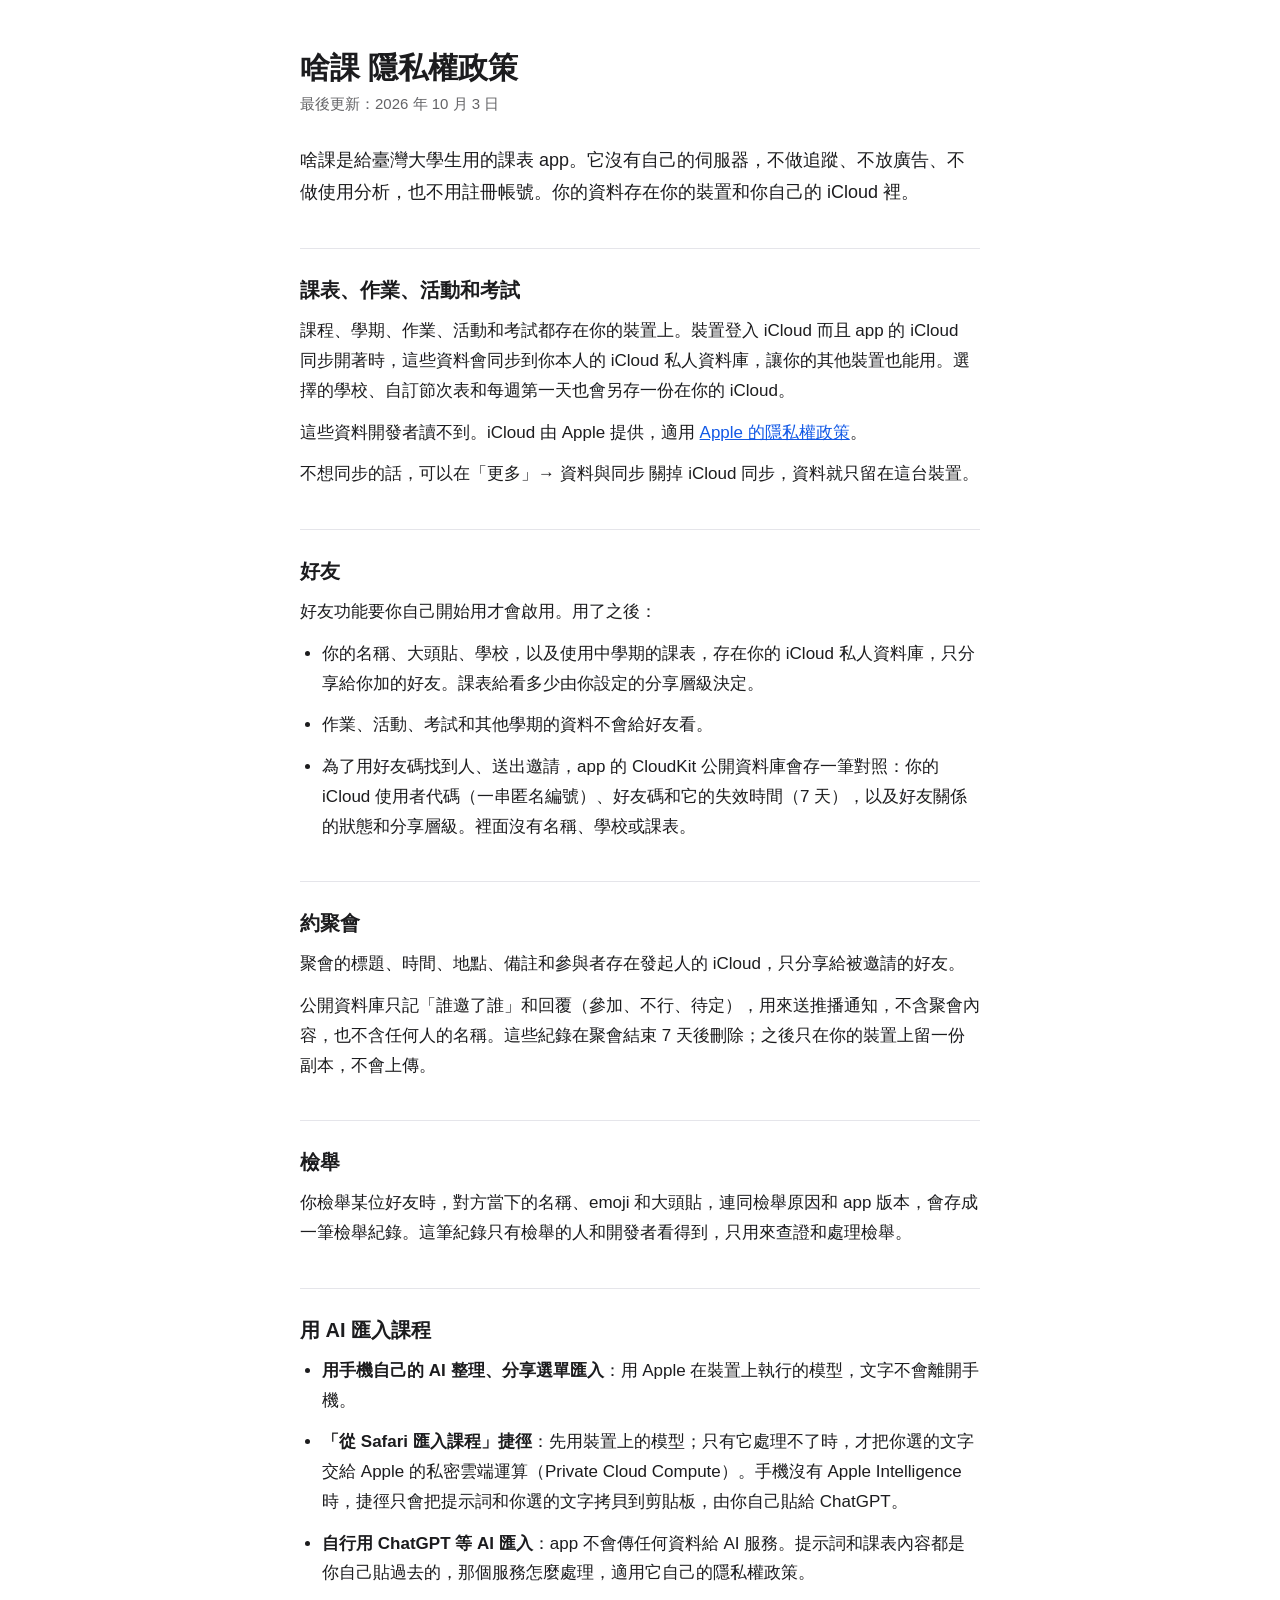
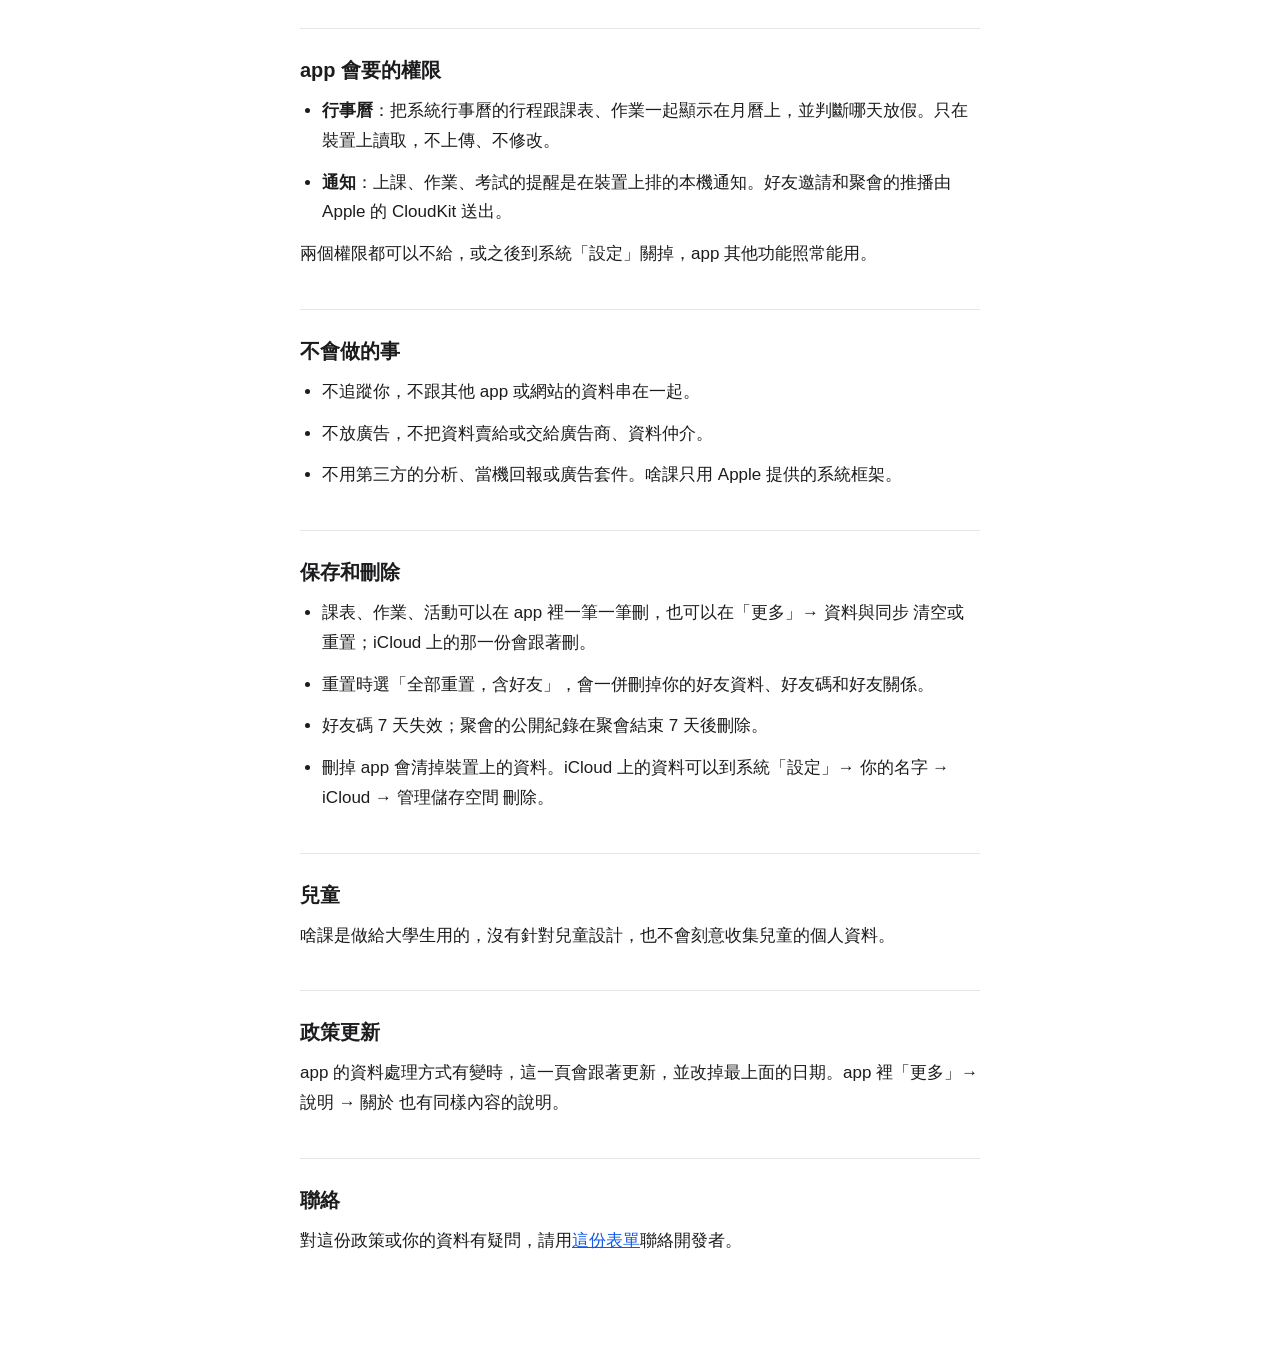
==== privacy.html @ 0ad91aaa "啥課的隱私權政策頁 Co-Authored-By: Claude Opus 5.5 <noreply@anthropic.com>" ====
<!doctype html>
<html lang="zh-Hant">
<head>
<meta charset="utf-8">
<meta name="viewport" content="width=device-width, initial-scale=1">
<title>啥課 隱私權政策</title>
<style>
  :root {
    --bg: #ffffff;
    --text: #1c1c1e;
    --muted: #636366;
    --line: #e5e5ea;
    --accent: #1259e6;
  }
  @media (prefers-color-scheme: dark) {
    :root {
      --bg: #000000;
      --text: #f2f2f7;
      --muted: #aeaeb2;
      --line: #2c2c2e;
      --accent: #3d7eff;
    }
  }
  body {
    margin: 0;
    background: var(--bg);
    color: var(--text);
    font: 17px/1.75 -apple-system, BlinkMacSystemFont, "PingFang TC", "Noto Sans TC", "Microsoft JhengHei", sans-serif;
  }
  main {
    max-width: 680px;
    margin: 0 auto;
    padding: 48px 20px 80px;
  }
  h1 { font-size: 30px; line-height: 1.3; margin: 0 0 4px; }
  h2 {
    font-size: 20px;
    margin: 40px 0 8px;
    padding-top: 24px;
    border-top: 1px solid var(--line);
  }
  p, li { margin: 0 0 12px; }
  ul { padding-left: 1.3em; margin: 0 0 12px; }
  .meta { color: var(--muted); font-size: 15px; margin-bottom: 28px; }
  .summary { font-size: 18px; }
  a { color: var(--accent); }
</style>
</head>
<body>
<main>
  <h1>啥課 隱私權政策</h1>
  <p class="meta">最後更新：2026 年 10 月 3 日</p>

  <p class="summary">啥課是給臺灣大學生用的課表 app。它沒有自己的伺服器，不做追蹤、不放廣告、不做使用分析，也不用註冊帳號。你的資料存在你的裝置和你自己的 iCloud 裡。</p>

  <h2>課表、作業、活動和考試</h2>
  <p>課程、學期、作業、活動和考試都存在你的裝置上。裝置登入 iCloud 而且 app 的 iCloud 同步開著時，這些資料會同步到你本人的 iCloud 私人資料庫，讓你的其他裝置也能用。選擇的學校、自訂節次表和每週第一天也會另存一份在你的 iCloud。</p>
  <p>這些資料開發者讀不到。iCloud 由 Apple 提供，適用 <a href="https://www.apple.com/legal/privacy/">Apple 的隱私權政策</a>。</p>
  <p>不想同步的話，可以在「更多」→ 資料與同步 關掉 iCloud 同步，資料就只留在這台裝置。</p>

  <h2>好友</h2>
  <p>好友功能要你自己開始用才會啟用。用了之後：</p>
  <ul>
    <li>你的名稱、大頭貼、學校，以及使用中學期的課表，存在你的 iCloud 私人資料庫，只分享給你加的好友。課表給看多少由你設定的分享層級決定。</li>
    <li>作業、活動、考試和其他學期的資料不會給好友看。</li>
    <li>為了用好友碼找到人、送出邀請，app 的 CloudKit 公開資料庫會存一筆對照：你的 iCloud 使用者代碼（一串匿名編號）、好友碼和它的失效時間（7 天），以及好友關係的狀態和分享層級。裡面沒有名稱、學校或課表。</li>
  </ul>

  <h2>約聚會</h2>
  <p>聚會的標題、時間、地點、備註和參與者存在發起人的 iCloud，只分享給被邀請的好友。</p>
  <p>公開資料庫只記「誰邀了誰」和回覆（參加、不行、待定），用來送推播通知，不含聚會內容，也不含任何人的名稱。這些紀錄在聚會結束 7 天後刪除；之後只在你的裝置上留一份副本，不會上傳。</p>

  <h2>檢舉</h2>
  <p>你檢舉某位好友時，對方當下的名稱、emoji 和大頭貼，連同檢舉原因和 app 版本，會存成一筆檢舉紀錄。這筆紀錄只有檢舉的人和開發者看得到，只用來查證和處理檢舉。</p>

  <h2>用 AI 匯入課程</h2>
  <ul>
    <li><strong>用手機自己的 AI 整理、分享選單匯入</strong>：用 Apple 在裝置上執行的模型，文字不會離開手機。</li>
    <li><strong>「從 Safari 匯入課程」捷徑</strong>：先用裝置上的模型；只有它處理不了時，才把你選的文字交給 Apple 的私密雲端運算（Private Cloud Compute）。手機沒有 Apple Intelligence 時，捷徑只會把提示詞和你選的文字拷貝到剪貼板，由你自己貼給 ChatGPT。</li>
    <li><strong>自行用 ChatGPT 等 AI 匯入</strong>：app 不會傳任何資料給 AI 服務。提示詞和課表內容都是你自己貼過去的，那個服務怎麼處理，適用它自己的隱私權政策。</li>
  </ul>

  <h2>app 會要的權限</h2>
  <ul>
    <li><strong>行事曆</strong>：把系統行事曆的行程跟課表、作業一起顯示在月曆上，並判斷哪天放假。只在裝置上讀取，不上傳、不修改。</li>
    <li><strong>通知</strong>：上課、作業、考試的提醒是在裝置上排的本機通知。好友邀請和聚會的推播由 Apple 的 CloudKit 送出。</li>
  </ul>
  <p>兩個權限都可以不給，或之後到系統「設定」關掉，app 其他功能照常能用。</p>

  <h2>不會做的事</h2>
  <ul>
    <li>不追蹤你，不跟其他 app 或網站的資料串在一起。</li>
    <li>不放廣告，不把資料賣給或交給廣告商、資料仲介。</li>
    <li>不用第三方的分析、當機回報或廣告套件。啥課只用 Apple 提供的系統框架。</li>
  </ul>

  <h2>保存和刪除</h2>
  <ul>
    <li>課表、作業、活動可以在 app 裡一筆一筆刪，也可以在「更多」→ 資料與同步 清空或重置；iCloud 上的那一份會跟著刪。</li>
    <li>重置時選「全部重置，含好友」，會一併刪掉你的好友資料、好友碼和好友關係。</li>
    <li>好友碼 7 天失效；聚會的公開紀錄在聚會結束 7 天後刪除。</li>
    <li>刪掉 app 會清掉裝置上的資料。iCloud 上的資料可以到系統「設定」→ 你的名字 → iCloud → 管理儲存空間 刪除。</li>
  </ul>

  <h2>兒童</h2>
  <p>啥課是做給大學生用的，沒有針對兒童設計，也不會刻意收集兒童的個人資料。</p>

  <h2>政策更新</h2>
  <p>app 的資料處理方式有變時，這一頁會跟著更新，並改掉最上面的日期。app 裡「更多」→ 說明 → 關於 也有同樣內容的說明。</p>

  <h2>聯絡</h2>
  <p>對這份政策或你的資料有疑問，請用<a href="https://forms.gle/hQ2aVuAXp2utsXxS7">這份表單</a>聯絡開發者。</p>
</main>
</body>
</html>
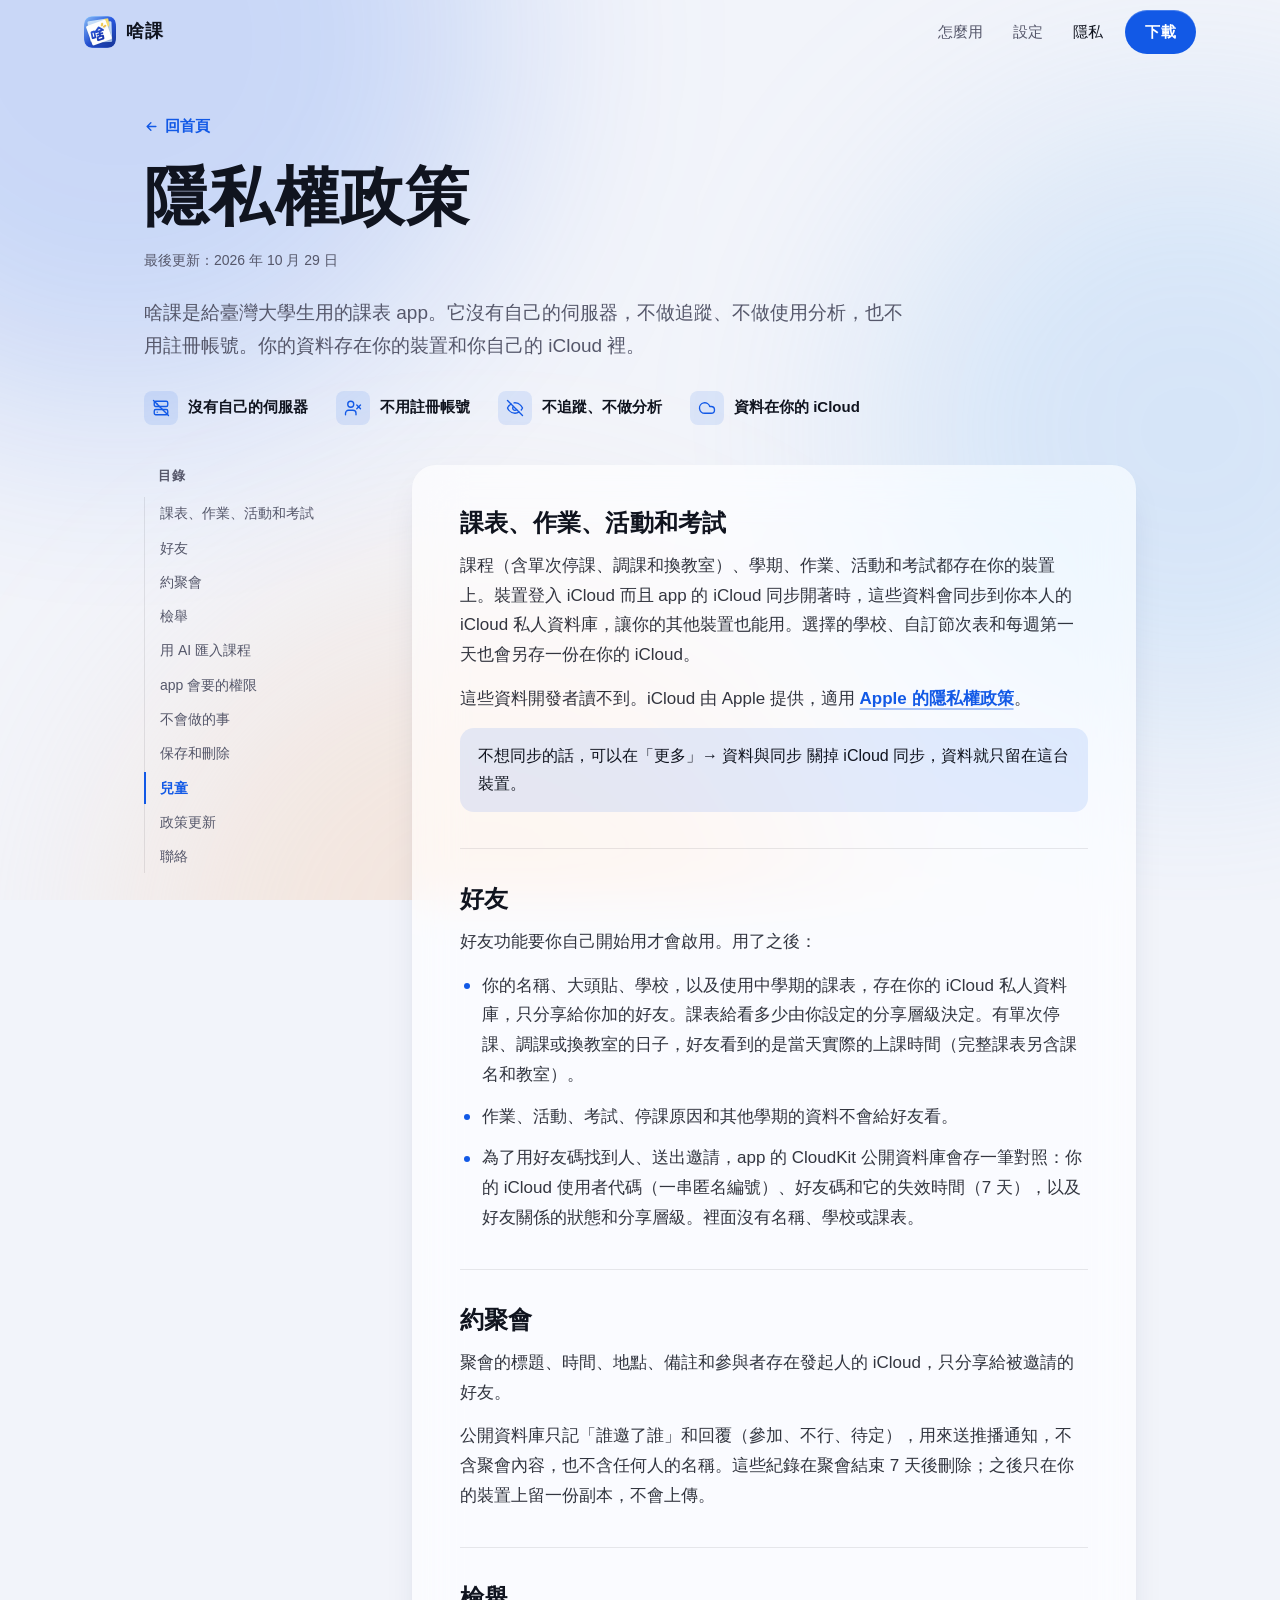
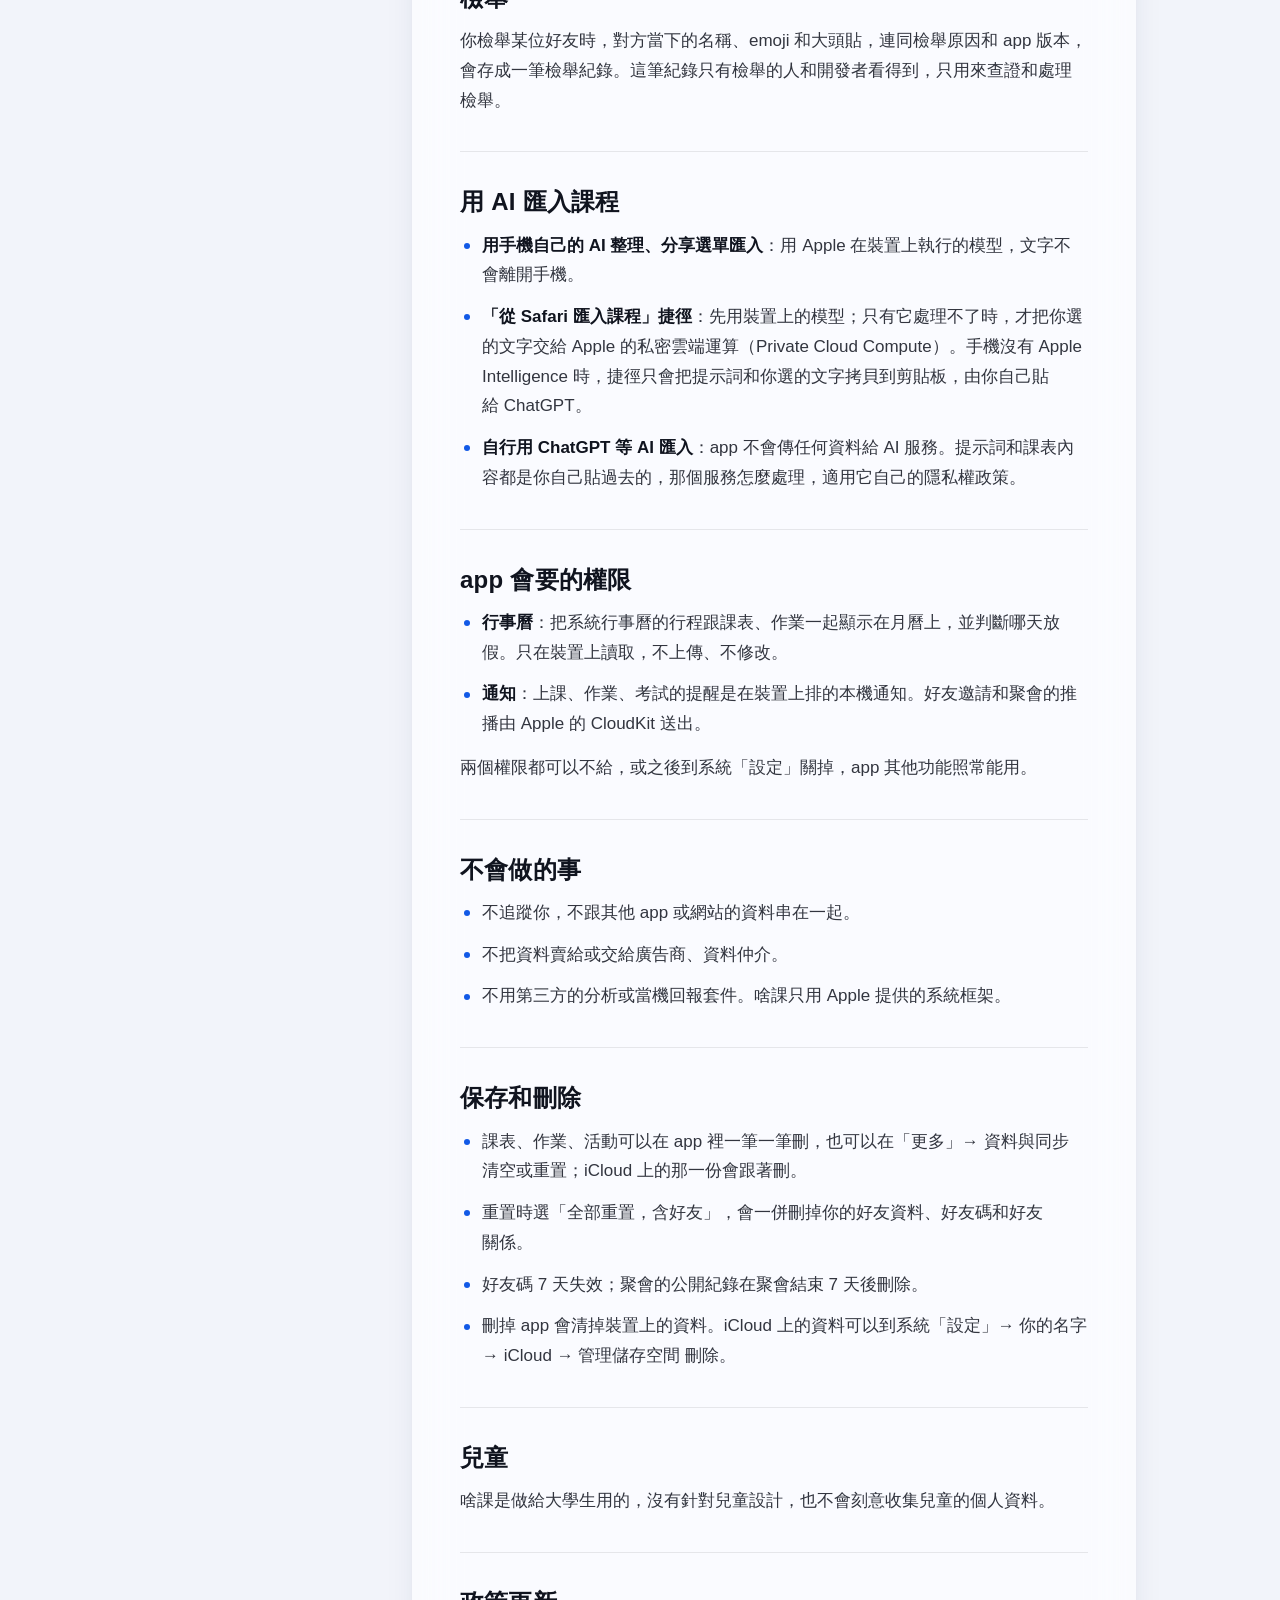
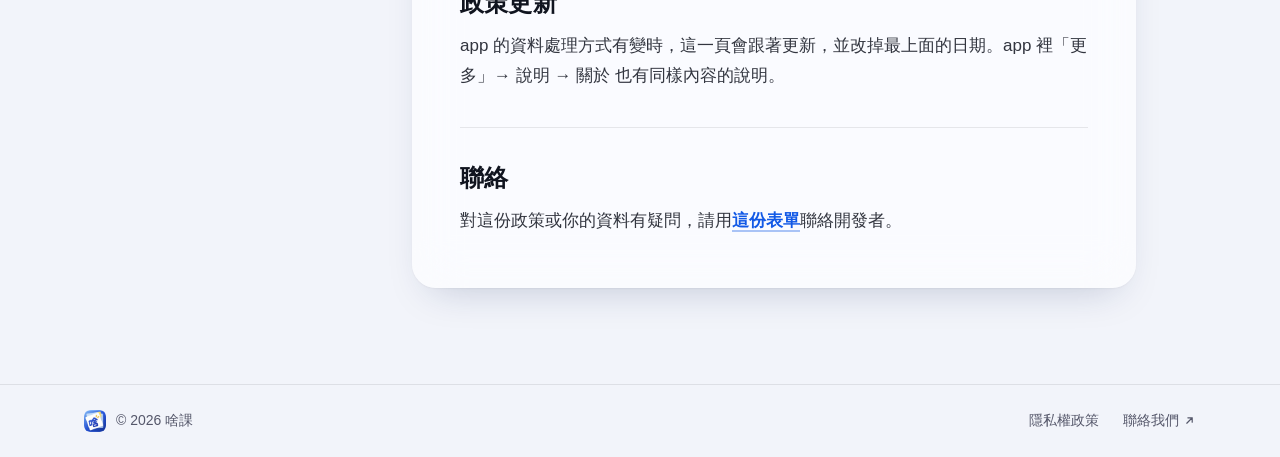
==== commit 8a54adfb: "換成完整的介紹網站（從主 repo 的 website/ 同步） 隱私權政策換成 2026-10-14 那版（拿掉「不放廣告」），網址不變。 加 .nojekyll，GitHub Pages 直接照原" ====
--- a/privacy.html
+++ b/privacy.html
@@ -1,115 +1,198 @@
 <!doctype html>
-<html lang="zh-Hant">
+<html lang="zh-Hant-TW">
 <head>
-<meta charset="utf-8">
-<meta name="viewport" content="width=device-width, initial-scale=1">
-<title>啥課 隱私權政策</title>
-<style>
-  :root {
-    --bg: #ffffff;
-    --text: #1c1c1e;
-    --muted: #636366;
-    --line: #e5e5ea;
-    --accent: #1259e6;
-  }
-  @media (prefers-color-scheme: dark) {
-    :root {
-      --bg: #000000;
-      --text: #f2f2f7;
-      --muted: #aeaeb2;
-      --line: #2c2c2e;
-      --accent: #3d7eff;
-    }
-  }
-  body {
-    margin: 0;
-    background: var(--bg);
-    color: var(--text);
-    font: 17px/1.75 -apple-system, BlinkMacSystemFont, "PingFang TC", "Noto Sans TC", "Microsoft JhengHei", sans-serif;
-  }
-  main {
-    max-width: 680px;
-    margin: 0 auto;
-    padding: 48px 20px 80px;
-  }
-  h1 { font-size: 30px; line-height: 1.3; margin: 0 0 4px; }
-  h2 {
-    font-size: 20px;
-    margin: 40px 0 8px;
-    padding-top: 24px;
-    border-top: 1px solid var(--line);
-  }
-  p, li { margin: 0 0 12px; }
-  ul { padding-left: 1.3em; margin: 0 0 12px; }
-  .meta { color: var(--muted); font-size: 15px; margin-bottom: 28px; }
-  .summary { font-size: 18px; }
-  a { color: var(--accent); }
-</style>
+  <meta charset="utf-8">
+  <meta name="viewport" content="width=device-width, initial-scale=1, viewport-fit=cover">
+  <title>隱私權政策 · 啥課</title>
+  <meta name="description" content="啥課沒有自己的伺服器，不做追蹤、不做使用分析，也不用註冊帳號。你的資料存在你的裝置和你自己的 iCloud 裡。">
+  <meta name="theme-color" content="#F2F4FA" media="(prefers-color-scheme: light)">
+  <meta name="theme-color" content="#05070D" media="(prefers-color-scheme: dark)">
+  <meta name="apple-itunes-app" content="app-id=6815129803">
+  <link rel="icon" type="image/png" href="assets/favicon.png">
+  <link rel="apple-touch-icon" href="assets/apple-touch-icon.png">
+  <link rel="stylesheet" href="style.css?v=20261023a">
 </head>
-<body>
-<main>
-  <h1>啥課 隱私權政策</h1>
-  <p class="meta">最後更新：2026 年 10 月 3 日</p>
+<body class="doc-page">
+  <a class="skip" href="#main">跳到主要內容</a>
+  <div class="sky" aria-hidden="true"><i></i><i></i><i></i></div>
 
-  <p class="summary">啥課是給臺灣大學生用的課表 app。它沒有自己的伺服器，不做追蹤、不放廣告、不做使用分析，也不用註冊帳號。你的資料存在你的裝置和你自己的 iCloud 裡。</p>
+  <svg width="0" height="0" style="position:absolute" aria-hidden="true">
+    <symbol id="i-arrow" viewBox="0 0 24 24"><path d="M5 12h14M13 6l6 6-6 6"/></symbol>
+    <symbol id="i-chev" viewBox="0 0 24 24"><path d="m6 9 6 6 6-6"/></symbol>
+    <symbol id="i-out" viewBox="0 0 24 24"><path d="M7 17 17 7M9 7h8v8"/></symbol>
+    <symbol id="i-back" viewBox="0 0 24 24"><path d="M19 12H5M11 6l-6 6 6 6"/></symbol>
+    <symbol id="i-user-x" viewBox="0 0 24 24"><path d="M16 21v-2a4 4 0 0 0-4-4H6a4 4 0 0 0-4 4v2"/><circle cx="9" cy="7" r="4"/><path d="m17 8 5 5M22 8l-5 5"/></symbol>
+    <symbol id="i-cloud" viewBox="0 0 24 24"><path d="M17.5 19H9a7 7 0 1 1 6.71-9h1.79a4.5 4.5 0 1 1 0 9Z"/></symbol>
+    <symbol id="i-eye-off" viewBox="0 0 24 24"><path d="M9.88 9.88a3 3 0 1 0 4.24 4.24"/><path d="M10.73 5.08A10.4 10.4 0 0 1 12 5c7 0 10 7 10 7a13.2 13.2 0 0 1-1.67 2.68"/><path d="M6.61 6.61A13.5 13.5 0 0 0 2 12s3 7 10 7a9.7 9.7 0 0 0 5.39-1.61"/><path d="m2 2 20 20"/></symbol>
+    <symbol id="i-server-off" viewBox="0 0 24 24"><rect x="3" y="3" width="18" height="7" rx="2"/><rect x="3" y="14" width="18" height="7" rx="2"/><path d="M7 6.5h.01M7 17.5h.01"/><path d="m2 2 20 20"/></symbol>
+  </svg>
 
-  <h2>課表、作業、活動和考試</h2>
-  <p>課程、學期、作業、活動和考試都存在你的裝置上。裝置登入 iCloud 而且 app 的 iCloud 同步開著時，這些資料會同步到你本人的 iCloud 私人資料庫，讓你的其他裝置也能用。選擇的學校、自訂節次表和每週第一天也會另存一份在你的 iCloud。</p>
-  <p>這些資料開發者讀不到。iCloud 由 Apple 提供，適用 <a href="https://www.apple.com/legal/privacy/">Apple 的隱私權政策</a>。</p>
-  <p>不想同步的話，可以在「更多」→ 資料與同步 關掉 iCloud 同步，資料就只留在這台裝置。</p>
+  <header class="top" id="top">
+    <div class="top-inner">
+      <a class="brand" href="./">
+        <img src="assets/icon.webp" alt="" width="32" height="32">
+        <span>啥課</span>
+      </a>
+      <nav aria-label="主選單">
+        <a href="./#day">怎麼用</a>
+        <a href="./#setup">設定</a>
+        <a href="./#privacy" aria-current="page">隱私</a>
+        <a class="pill pill-small" href="https://apps.apple.com/tw/app/id6815129803" data-appstore>下載</a>
+      </nav>
+    </div>
+  </header>
 
-  <h2>好友</h2>
-  <p>好友功能要你自己開始用才會啟用。用了之後：</p>
-  <ul>
-    <li>你的名稱、大頭貼、學校，以及使用中學期的課表，存在你的 iCloud 私人資料庫，只分享給你加的好友。課表給看多少由你設定的分享層級決定。</li>
-    <li>作業、活動、考試和其他學期的資料不會給好友看。</li>
-    <li>為了用好友碼找到人、送出邀請，app 的 CloudKit 公開資料庫會存一筆對照：你的 iCloud 使用者代碼（一串匿名編號）、好友碼和它的失效時間（7 天），以及好友關係的狀態和分享層級。裡面沒有名稱、學校或課表。</li>
-  </ul>
+  <main id="main" class="doc">
+    <header class="doc-hero">
+      <a class="back" href="./"><svg class="icon" aria-hidden="true"><use href="#i-back"/></svg>回首頁</a>
+      <h1>隱私權政策</h1>
+      <p class="doc-date">最後更新：<time datetime="2026-10-29">2026 年 10 月 29 日</time></p>
+      <p class="lede">啥課是給臺灣大學生用的課表 app。它沒有自己的伺服器，不做追蹤、不做使用分析，也不用註冊帳號。你的資料存在你的裝置和你自己的 iCloud 裡。</p>
 
-  <h2>約聚會</h2>
-  <p>聚會的標題、時間、地點、備註和參與者存在發起人的 iCloud，只分享給被邀請的好友。</p>
-  <p>公開資料庫只記「誰邀了誰」和回覆（參加、不行、待定），用來送推播通知，不含聚會內容，也不含任何人的名稱。這些紀錄在聚會結束 7 天後刪除；之後只在你的裝置上留一份副本，不會上傳。</p>
+      <ul class="doc-points" aria-label="重點">
+        <li><svg class="pv-icon" aria-hidden="true"><use href="#i-server-off"/></svg>沒有自己的伺服器</li>
+        <li><svg class="pv-icon" aria-hidden="true"><use href="#i-user-x"/></svg>不用註冊帳號</li>
+        <li><svg class="pv-icon" aria-hidden="true"><use href="#i-eye-off"/></svg>不追蹤、不做分析</li>
+        <li><svg class="pv-icon" aria-hidden="true"><use href="#i-cloud"/></svg>資料在你的 iCloud</li>
+      </ul>
+    </header>
 
-  <h2>檢舉</h2>
-  <p>你檢舉某位好友時，對方當下的名稱、emoji 和大頭貼，連同檢舉原因和 app 版本，會存成一筆檢舉紀錄。這筆紀錄只有檢舉的人和開發者看得到，只用來查證和處理檢舉。</p>
+    <div class="doc-body">
+      <details class="toc" open>
+        <summary>目錄<svg class="icon chev" aria-hidden="true"><use href="#i-chev"/></svg></summary>
+        <ol>
+          <li><a href="#data">課表、作業、活動和考試</a></li>
+          <li><a href="#friends">好友</a></li>
+          <li><a href="#gathering">約聚會</a></li>
+          <li><a href="#report">檢舉</a></li>
+          <li><a href="#ai">用 AI 匯入課程</a></li>
+          <li><a href="#permissions">app 會要的權限</a></li>
+          <li><a href="#never">不會做的事</a></li>
+          <li><a href="#delete">保存和刪除</a></li>
+          <li><a href="#children">兒童</a></li>
+          <li><a href="#updates">政策更新</a></li>
+          <li><a href="#contact">聯絡</a></li>
+        </ol>
+      </details>
 
-  <h2>用 AI 匯入課程</h2>
-  <ul>
-    <li><strong>用手機自己的 AI 整理、分享選單匯入</strong>：用 Apple 在裝置上執行的模型，文字不會離開手機。</li>
-    <li><strong>「從 Safari 匯入課程」捷徑</strong>：先用裝置上的模型；只有它處理不了時，才把你選的文字交給 Apple 的私密雲端運算（Private Cloud Compute）。手機沒有 Apple Intelligence 時，捷徑只會把提示詞和你選的文字拷貝到剪貼板，由你自己貼給 ChatGPT。</li>
-    <li><strong>自行用 ChatGPT 等 AI 匯入</strong>：app 不會傳任何資料給 AI 服務。提示詞和課表內容都是你自己貼過去的，那個服務怎麼處理，適用它自己的隱私權政策。</li>
-  </ul>
+      <article class="prose">
+        <section id="data">
+          <h2>課表、作業、活動和考試</h2>
+          <p>課程（含單次停課、調課和換教室）、學期、作業、活動和考試都存在你的裝置上。裝置登入 iCloud 而且 app 的 iCloud 同步開著時，這些資料會同步到你本人的 iCloud 私人資料庫，讓你的其他裝置也能用。選擇的學校、自訂節次表和每週第一天也會另存一份在你的 iCloud。</p>
+          <p>這些資料開發者讀不到。iCloud 由 Apple 提供，適用 <a href="https://www.apple.com/legal/privacy/">Apple 的隱私權政策</a>。</p>
+          <p class="callout">不想同步的話，可以在「更多」→ 資料與同步 關掉 iCloud 同步，資料就只留在這台裝置。</p>
+        </section>
 
-  <h2>app 會要的權限</h2>
-  <ul>
-    <li><strong>行事曆</strong>：把系統行事曆的行程跟課表、作業一起顯示在月曆上，並判斷哪天放假。只在裝置上讀取，不上傳、不修改。</li>
-    <li><strong>通知</strong>：上課、作業、考試的提醒是在裝置上排的本機通知。好友邀請和聚會的推播由 Apple 的 CloudKit 送出。</li>
-  </ul>
-  <p>兩個權限都可以不給，或之後到系統「設定」關掉，app 其他功能照常能用。</p>
+        <section id="friends">
+          <h2>好友</h2>
+          <p>好友功能要你自己開始用才會啟用。用了之後：</p>
+          <ul>
+            <li>你的名稱、大頭貼、學校，以及使用中學期的課表，存在你的 iCloud 私人資料庫，只分享給你加的好友。課表給看多少由你設定的分享層級決定。有單次停課、調課或換教室的日子，好友看到的是當天實際的上課時間（完整課表另含課名和教室）。</li>
+            <li>作業、活動、考試、停課原因和其他學期的資料不會給好友看。</li>
+            <li>為了用好友碼找到人、送出邀請，app 的 CloudKit 公開資料庫會存一筆對照：你的 iCloud 使用者代碼（一串匿名編號）、好友碼和它的失效時間（7 天），以及好友關係的狀態和分享層級。裡面沒有名稱、學校或課表。</li>
+          </ul>
+        </section>
 
-  <h2>不會做的事</h2>
-  <ul>
-    <li>不追蹤你，不跟其他 app 或網站的資料串在一起。</li>
-    <li>不放廣告，不把資料賣給或交給廣告商、資料仲介。</li>
-    <li>不用第三方的分析、當機回報或廣告套件。啥課只用 Apple 提供的系統框架。</li>
-  </ul>
+        <section id="gathering">
+          <h2>約聚會</h2>
+          <p>聚會的標題、時間、地點、備註和參與者存在發起人的 iCloud，只分享給被邀請的好友。</p>
+          <p>公開資料庫只記「誰邀了誰」和回覆（參加、不行、待定），用來送推播通知，不含聚會內容，也不含任何人的名稱。這些紀錄在聚會結束 7 天後刪除；之後只在你的裝置上留一份副本，不會上傳。</p>
+        </section>
 
-  <h2>保存和刪除</h2>
-  <ul>
-    <li>課表、作業、活動可以在 app 裡一筆一筆刪，也可以在「更多」→ 資料與同步 清空或重置；iCloud 上的那一份會跟著刪。</li>
-    <li>重置時選「全部重置，含好友」，會一併刪掉你的好友資料、好友碼和好友關係。</li>
-    <li>好友碼 7 天失效；聚會的公開紀錄在聚會結束 7 天後刪除。</li>
-    <li>刪掉 app 會清掉裝置上的資料。iCloud 上的資料可以到系統「設定」→ 你的名字 → iCloud → 管理儲存空間 刪除。</li>
-  </ul>
+        <section id="report">
+          <h2>檢舉</h2>
+          <p>你檢舉某位好友時，對方當下的名稱、emoji 和大頭貼，連同檢舉原因和 app 版本，會存成一筆檢舉紀錄。這筆紀錄只有檢舉的人和開發者看得到，只用來查證和處理檢舉。</p>
+        </section>
 
-  <h2>兒童</h2>
-  <p>啥課是做給大學生用的，沒有針對兒童設計，也不會刻意收集兒童的個人資料。</p>
+        <section id="ai">
+          <h2>用 AI 匯入課程</h2>
+          <ul>
+            <li><strong>用手機自己的 AI 整理、分享選單匯入</strong>：用 Apple 在裝置上執行的模型，文字不會離開手機。</li>
+            <li><strong>「從 Safari 匯入課程」捷徑</strong>：先用裝置上的模型；只有它處理不了時，才把你選的文字交給 Apple 的私密雲端運算（Private Cloud Compute）。手機沒有 Apple Intelligence 時，捷徑只會把提示詞和你選的文字拷貝到剪貼板，由你自己貼給 ChatGPT。</li>
+            <li><strong>自行用 ChatGPT 等 AI 匯入</strong>：app 不會傳任何資料給 AI 服務。提示詞和課表內容都是你自己貼過去的，那個服務怎麼處理，適用它自己的隱私權政策。</li>
+          </ul>
+        </section>
 
-  <h2>政策更新</h2>
-  <p>app 的資料處理方式有變時，這一頁會跟著更新，並改掉最上面的日期。app 裡「更多」→ 說明 → 關於 也有同樣內容的說明。</p>
+        <section id="permissions">
+          <h2>app 會要的權限</h2>
+          <ul>
+            <li><strong>行事曆</strong>：把系統行事曆的行程跟課表、作業一起顯示在月曆上，並判斷哪天放假。只在裝置上讀取，不上傳、不修改。</li>
+            <li><strong>通知</strong>：上課、作業、考試的提醒是在裝置上排的本機通知。好友邀請和聚會的推播由 Apple 的 CloudKit 送出。</li>
+          </ul>
+          <p>兩個權限都可以不給，或之後到系統「設定」關掉，app 其他功能照常能用。</p>
+        </section>
 
-  <h2>聯絡</h2>
-  <p>對這份政策或你的資料有疑問，請用<a href="https://forms.gle/hQ2aVuAXp2utsXxS7">這份表單</a>聯絡開發者。</p>
-</main>
+        <section id="never">
+          <h2>不會做的事</h2>
+          <ul>
+            <li>不追蹤你，不跟其他 app 或網站的資料串在一起。</li>
+            <li>不把資料賣給或交給廣告商、資料仲介。</li>
+            <li>不用第三方的分析或當機回報套件。啥課只用 Apple 提供的系統框架。</li>
+          </ul>
+        </section>
+
+        <section id="delete">
+          <h2>保存和刪除</h2>
+          <ul>
+            <li>課表、作業、活動可以在 app 裡一筆一筆刪，也可以在「更多」→ 資料與同步 清空或重置；iCloud 上的那一份會跟著刪。</li>
+            <li>重置時選「全部重置，含好友」，會一併刪掉你的好友資料、好友碼和好友關係。</li>
+            <li>好友碼 7 天失效；聚會的公開紀錄在聚會結束 7 天後刪除。</li>
+            <li>刪掉 app 會清掉裝置上的資料。iCloud 上的資料可以到系統「設定」→ 你的名字 → iCloud → 管理儲存空間 刪除。</li>
+          </ul>
+        </section>
+
+        <section id="children">
+          <h2>兒童</h2>
+          <p>啥課是做給大學生用的，沒有針對兒童設計，也不會刻意收集兒童的個人資料。</p>
+        </section>
+
+        <section id="updates">
+          <h2>政策更新</h2>
+          <p>app 的資料處理方式有變時，這一頁會跟著更新，並改掉最上面的日期。app 裡「更多」→ 說明 → 關於 也有同樣內容的說明。</p>
+        </section>
+
+        <section id="contact">
+          <h2>聯絡</h2>
+          <p>對這份政策或你的資料有疑問，請用<a href="https://forms.gle/hQ2aVuAXp2utsXxS7">這份表單</a>聯絡開發者。</p>
+        </section>
+      </article>
+    </div>
+  </main>
+
+  <footer>
+    <div class="foot-inner">
+      <span class="foot-brand"><img src="assets/icon.webp" alt="" width="22" height="22" loading="lazy">© 2026 啥課</span>
+      <nav aria-label="頁尾">
+        <a href="privacy.html" aria-current="page">隱私權政策</a>
+        <a href="https://forms.gle/hQ2aVuAXp2utsXxS7" target="_blank" rel="noopener">聯絡我們<svg class="icon ext" aria-hidden="true"><use href="#i-out"/></svg><span class="sr">（開新分頁）</span></a>
+      </nav>
+    </div>
+  </footer>
+
+  <script>
+    // 捲動後頂端變玻璃；目錄標出現在讀到哪一節
+    (function () {
+      var top = document.getElementById("top");
+      var on = function () { top.classList.toggle("scrolled", window.scrollY > 8); };
+      on();
+      window.addEventListener("scroll", on, { passive: true });
+
+      var toc = document.querySelector(".toc");
+      if (matchMedia("(max-width: 860px)").matches) toc.removeAttribute("open");
+      setTimeout(function () { toc.classList.add("ready"); }, 300);
+
+      if (!("IntersectionObserver" in window)) return;
+      var links = {};
+      document.querySelectorAll(".toc a").forEach(function (a) { links[a.getAttribute("href").slice(1)] = a; });
+      var io = new IntersectionObserver(function (entries) {
+        entries.forEach(function (e) {
+          if (!e.isIntersecting) return;
+          Object.keys(links).forEach(function (k) { links[k].removeAttribute("aria-current"); });
+          links[e.target.id].setAttribute("aria-current", "location");
+        });
+      }, { rootMargin: "-20% 0px -70% 0px" });
+      document.querySelectorAll(".prose section").forEach(function (s) { io.observe(s); });
+    })();
+  </script>
 </body>
 </html>
--- a/style.css
+++ b/style.css
@@ -0,0 +1,873 @@
+/* 啥課網站。色票、圓角照 app 的 DESIGN.md：「啥」字藍只給點得下去的東西，
+   底下鋪一層天光色暈，內容像貼在玻璃上的便利貼。 */
+
+:root {
+  --ink: #1259E6;
+  --ink-small: #1259E6;          /* 小字用的藍：深色模式要更亮才有 4.5:1 */
+  --ink-fill: #1259E6;
+  --ink-fill-hover: #0E4AC2;
+  --ink-soft: rgba(18, 89, 230, 0.10);
+  --spark: #FDCA22;
+  --text: #10141F;
+  --text-2: #55576A;
+  --bg: #F2F4FA;
+  --line: rgba(16, 20, 31, 0.09);
+  --surface: rgba(255, 255, 255, 0.66);
+  --surface-strong: rgba(255, 255, 255, 0.86);
+  /* 卡片的立體感只宣告一次：淺色用陰影，深色用一圈細線 */
+  --lift: 0 1px 2px rgba(16, 20, 31, 0.04), 0 18px 40px -20px rgba(18, 40, 90, 0.25);
+  --device-shadow: 0 50px 80px -40px rgba(18, 40, 90, 0.45);
+  --in-class: #11612B;
+  --in-class-tint: rgba(52, 199, 89, 0.30);
+  --up-next: #864000;
+  --danger: #C8261C;
+  --busy: rgba(16, 20, 31, 0.065);
+  --glow-1: rgba(55, 115, 237, 0.22);
+  --glow-2: rgba(127, 182, 240, 0.24);
+  --glow-3: rgba(246, 201, 168, 0.32);
+
+  --r-stage: 32px;
+  --r-card: 24px;
+  --r-inner: 14px;
+  --r-cell: 8px;
+
+  --ease-out: cubic-bezier(.16, 1, .3, 1);
+  --ease-spring: cubic-bezier(.34, 1.56, .64, 1);
+
+  --font: -apple-system, BlinkMacSystemFont, "PingFang TC", "Noto Sans TC", "Microsoft JhengHei", sans-serif;
+  --font-num: ui-rounded, -apple-system, "PingFang TC", sans-serif;
+
+  color-scheme: light dark;
+  accent-color: var(--ink);
+  scrollbar-color: color-mix(in srgb, var(--text) 25%, transparent) transparent;
+}
+
+@media (prefers-color-scheme: dark) {
+  :root {
+    --ink: #3D7EFF;
+    --ink-small: #6A9BFF;
+    --ink-fill: #2F6BEB;
+    --ink-fill-hover: #2559D0;
+    --ink-soft: rgba(61, 126, 255, 0.16);
+    --text: #F2F3F7;
+    --text-2: #A3A3AE;
+    --bg: #05070D;
+    --line: rgba(255, 255, 255, 0.09);
+    --surface: rgba(30, 32, 40, 0.62);
+    --surface-strong: rgba(36, 38, 48, 0.9);
+    --lift: inset 0 0 0 1px rgba(255, 255, 255, 0.09);
+    --device-shadow: 0 50px 80px -40px rgba(0, 0, 0, 0.9);
+    --in-class: #3DDC72;
+    --up-next: #FFB340;
+    --danger: #FF6961;
+    --busy: rgba(255, 255, 255, 0.07);
+    --glow-1: rgba(37, 77, 157, 0.42);
+    --glow-2: rgba(28, 90, 140, 0.26);
+    --glow-3: rgba(37, 77, 157, 0.12);
+  }
+}
+
+*, *::before, *::after { box-sizing: border-box; }
+
+html { scroll-behavior: smooth; -webkit-text-size-adjust: 100%; overflow-x: clip; }
+
+body {
+  margin: 0;
+  font-family: var(--font);
+  font-size: 17px;
+  line-height: 1.75;
+  color: var(--text);
+  background: var(--bg);
+  caret-color: var(--ink);
+  -webkit-font-smoothing: antialiased;
+  overflow-x: clip;
+}
+::selection { background: color-mix(in srgb, var(--ink) 24%, transparent); }
+
+img { display: block; max-width: 100%; height: auto; }
+a { color: inherit; text-decoration: none; }
+h1, h2, h3 {
+  margin: 0; line-height: 1.18; letter-spacing: 0.01em; text-wrap: balance;
+  font-feature-settings: "palt"; /* 中文標點收窄 */
+}
+p, li { margin: 0; text-wrap: pretty; }
+figure { margin: 0; }
+[id] { scroll-margin-top: 80px; }
+a, button { touch-action: manipulation; -webkit-tap-highlight-color: transparent; }
+:focus-visible { outline: 3px solid var(--ink); outline-offset: 3px; border-radius: 8px; }
+.pill:focus-visible { outline-offset: 4px; border-radius: 999px; }
+.num { font-family: var(--font-num); font-variant-numeric: tabular-nums; }
+/* 標題一行一行排，行內不斷開（中文不會在「課表」中間斷掉） */
+h1 .line, h2 .line, h3 .line { display: inline-block; }
+.nb { white-space: nowrap; }
+.sr { position: absolute; width: 1px; height: 1px; overflow: hidden; clip-path: inset(50%); white-space: nowrap; }
+
+.icon { width: 1em; height: 1em; flex: none; fill: none; stroke: currentColor; stroke-width: 2.2; stroke-linecap: round; stroke-linejoin: round; }
+
+.skip {
+  position: absolute; left: 16px; top: -100px; z-index: 30;
+  padding: 10px 18px; border-radius: 999px; background: var(--ink-fill); color: #fff; font-weight: 600;
+}
+.skip:focus { top: 12px; }
+
+/* 天光色暈 */
+.sky { position: fixed; inset: 0; z-index: -1; pointer-events: none; overflow: hidden; }
+.sky i { position: absolute; border-radius: 50%; filter: blur(110px); }
+.sky i:nth-child(1) { width: 760px; height: 760px; left: -260px; top: -340px; background: var(--glow-1); }
+.sky i:nth-child(2) { width: 620px; height: 620px; right: -220px; top: 120px; background: var(--glow-2); }
+.sky i:nth-child(3) { width: 700px; height: 700px; left: 10%; bottom: -400px; background: var(--glow-3); }
+
+/* 頂端：捲動後才變玻璃 */
+.top { position: sticky; top: 0; z-index: 20; padding-top: env(safe-area-inset-top); transition: background .3s, box-shadow .3s; }
+.top.scrolled {
+  background: color-mix(in srgb, var(--bg) 72%, transparent);
+  -webkit-backdrop-filter: blur(20px) saturate(1.7);
+  backdrop-filter: blur(20px) saturate(1.7);
+  box-shadow: 0 1px 0 var(--line);
+}
+.top-inner {
+  max-width: 1160px; margin: 0 auto;
+  display: flex; align-items: center; justify-content: space-between;
+  padding: 10px max(24px, env(safe-area-inset-right)) 10px max(24px, env(safe-area-inset-left));
+}
+.brand { display: flex; align-items: center; gap: 10px; min-height: 44px; font-weight: 700; font-size: 18px; letter-spacing: 0.04em; white-space: nowrap; }
+.brand img { border-radius: var(--r-cell); }
+.top nav { display: flex; align-items: center; gap: 14px; font-size: 15px; color: var(--text-2); }
+.top nav a { white-space: nowrap; }
+.top nav a:not(.pill) { display: inline-flex; align-items: center; justify-content: center; min-height: 44px; min-width: 44px; padding-inline: 8px; /* 兩個字的連結也有 44pt 點擊範圍 */ transition: color .2s; }
+.top nav a:not(.pill):hover, .top nav a[aria-current] { color: var(--text); }
+.top nav a[aria-current="location"] { background: linear-gradient(var(--ink), var(--ink)) bottom / 100% 2px no-repeat content-box; } /* 底線只畫在字下面，不含左右點擊範圍 */
+
+.pill {
+  display: inline-flex; align-items: center; justify-content: center; gap: 10px;
+  min-height: 54px; padding: 0 26px 0 30px;
+  border-radius: 999px;
+  background: var(--ink-fill); color: #fff;
+  font-weight: 600; font-size: 17px; letter-spacing: 0.02em;
+  box-shadow: inset 0 1px 0 rgba(255, 255, 255, 0.22), 0 10px 24px -12px rgba(16, 20, 31, 0.45);
+  transition: background .2s, transform .2s var(--ease-out);
+}
+.pill .icon { width: 18px; height: 18px; transition: transform .25s var(--ease-out); }
+.pill:hover { background: var(--ink-fill-hover); }
+.pill:hover .icon { transform: translateX(3px); }
+.pill:active { transform: scale(0.97); }
+.top nav .pill-small { min-height: 44px; padding: 0 20px; font-size: 15px; color: #fff; box-shadow: inset 0 1px 0 rgba(255, 255, 255, 0.22); }
+
+main { max-width: 1160px; margin: 0 auto; padding: 0 max(24px, env(safe-area-inset-right)) 0 max(24px, env(safe-area-inset-left)); }
+
+.lede { font-size: 19px; color: var(--text-2); max-width: 31em; }
+.note { font-size: 14px; color: var(--text-2); }
+.ink { color: var(--ink); }
+
+/* ── 開場 ── */
+.hero {
+  display: grid; grid-template-columns: 1.1fr 0.9fr; align-items: center; gap: 48px;
+  padding: 48px 0 64px; min-height: min(860px, calc(100vh - 64px));
+}
+.hero h1 { font-size: clamp(46px, 6.6vw, 84px); font-weight: 700; line-height: 1.1; letter-spacing: 0.02em; margin-bottom: 28px; }
+.hero .lede { max-width: 25em; }
+.cta { display: flex; flex-wrap: wrap; align-items: center; gap: 16px; margin-top: 40px; }
+.facts { list-style: none; margin: 22px 0 0; padding: 0; display: flex; flex-wrap: wrap; gap: 6px 22px; font-size: 14px; color: var(--text-2); }
+.facts li { display: flex; align-items: center; gap: 8px; }
+.facts li::before { content: ""; width: 4px; height: 4px; border-radius: 50%; background: currentColor; opacity: .6; }
+
+.hero-visual { justify-self: center; }
+
+/* 手機：鈦金屬邊＋黑色螢幕框＋動態島 */
+.phone {
+  --w: 330px;
+  position: relative;
+  width: var(--w); padding: calc(var(--w) * 0.012);
+  border-radius: calc(var(--w) * 0.175);
+  background: linear-gradient(145deg, #5B5E66 0%, #2A2C31 22%, #1A1B1F 50%, #3C3E44 78%, #6A6D75 100%);
+  box-shadow: var(--device-shadow);
+}
+.phone::before, .phone::after { /* 側鍵 */
+  content: ""; position: absolute; width: 3px; border-radius: 2px; background: #3A3C42;
+}
+.phone::before { left: -2px; top: 22%; height: 9%; box-shadow: 0 calc(var(--w) * 0.2) 0 #3A3C42; }
+.phone::after { right: -2px; top: 28%; height: 13%; }
+.screen {
+  position: relative; overflow: hidden;
+  padding: calc(var(--w) * 0.022);
+  border-radius: calc(var(--w) * 0.163);
+  background: #000;
+}
+.screen img { border-radius: calc(var(--w) * 0.142); width: 100%; }
+.screen::after { /* 動態島 */
+  content: ""; position: absolute; left: 50%; transform: translateX(-50%); z-index: 2;
+  top: calc(var(--w) * 0.048); width: 30%; height: calc(var(--w) * 0.088);
+  border-radius: 999px; background: #000;
+}
+@media (prefers-color-scheme: dark) {
+  .screen img { filter: brightness(0.9); } /* 淺色截圖在深色頁面上壓一點亮度 */
+}
+
+/* 鎖定畫面：用 HTML 畫，數字跟今天頁截圖是同一個時刻（週四 10:38）。
+   字放在深一點的半透明底上，最小 11px，對比過 4.5:1 */
+.lock {
+  --lk-ink: #18214A; /* 淺色桌布上的字：深藍，不用純黑 */
+  container-type: inline-size;
+  aspect-ratio: 1320 / 2868;
+  padding: 0; border: calc(var(--w) * 0.022) solid #000; box-sizing: content-box;
+  width: calc(var(--w) * 0.932);
+  color: var(--lk-ink); text-align: center;
+  /* 淺色柔和的抽象桌布（自己畫的，不用 Apple 的桌布檔）：上淡藍、中淡紫、下淡桃 */
+  background:
+    radial-gradient(70% 34% at 85% 18%, rgba(196, 214, 255, 0.95), transparent 70%),
+    radial-gradient(80% 40% at 10% 48%, rgba(214, 200, 255, 0.85), transparent 70%),
+    radial-gradient(75% 36% at 90% 72%, rgba(255, 205, 222, 0.9), transparent 70%),
+    radial-gradient(80% 34% at 20% 96%, rgba(255, 218, 190, 0.95), transparent 70%),
+    linear-gradient(180deg, #DCE6FF 0%, #E6DEFF 45%, #FBE1EA 78%, #FFE8D6 100%);
+  background-clip: padding-box;
+  border-radius: calc(var(--w) * 0.163);
+}
+.lock::after { top: calc(var(--w) * 0.026); }
+.lock::before { /* 開場「抬手喚醒」用的黑幕，平常是透明的 */
+  content: ""; position: absolute; inset: 0; z-index: 1; border-radius: inherit;
+  background: #000; opacity: 0; pointer-events: none;
+}
+.lk-date { padding-top: 21cqw; font-size: max(12px, 4.6cqw); font-weight: 600; letter-spacing: .02em; }
+.lk-time { font-size: 25cqw; font-weight: 700; line-height: 1; margin-top: .5cqw; letter-spacing: -.01em; }
+.lk-widgets { width: 88%; margin: 6cqw auto 0; display: grid; grid-template-columns: 1fr 1fr; gap: 3cqw; text-align: left; }
+/* 卡片用半透明白，不用毛玻璃：Safari 在動畫中的毛玻璃上會把文字畫出方塊 */
+.lk-w {
+  display: flex; flex-direction: column; padding: 2.8cqw 3.6cqw; border-radius: 5cqw;
+  background: rgba(255, 255, 255, 0.5); box-shadow: inset 0 0 0 1px rgba(255, 255, 255, 0.6);
+  font-size: max(11px, 3.4cqw); line-height: 1.35; white-space: nowrap;
+}
+.lk-w-head { display: flex; align-items: center; gap: 1.4cqw; font-weight: 600; }
+.lk-w b { font-size: max(13px, 4.8cqw); margin: .6cqw 0 .2cqw; }
+.lk-w > span:last-child { color: #3E4568; }
+.lk-dot { width: 1.8cqw; height: 1.8cqw; border-radius: 50%; background: var(--lk-ink); flex: none; }
+.lk-star { width: max(10px, 3cqw); height: max(10px, 3cqw); fill: #C8261C; flex: none; }
+.lk-live {
+  position: absolute; left: 4cqw; right: 4cqw; bottom: 22cqw;
+  padding: 4.4cqw 5cqw 4.8cqw; border-radius: 8cqw; text-align: left;
+  background: rgba(255, 255, 255, 0.78); color: #10141F;
+  box-shadow: inset 0 0 0 1px rgba(255, 255, 255, 0.7), 0 8px 24px -12px rgba(40, 30, 90, 0.25);
+  line-height: 1.25;
+}
+.lk-live-row { display: flex; justify-content: space-between; align-items: baseline; }
+.lk-status { display: flex; align-items: center; gap: 1.6cqw; font-size: max(11px, 3.6cqw); font-weight: 600; color: #11612B; }
+.lk-status i { width: 1.9cqw; height: 1.9cqw; border-radius: 50%; background: #1F9D47; }
+.lk-left { font-size: max(11px, 3.4cqw); color: #55576A; }
+.lk-left b { font-size: 7.4cqw; font-weight: 600; margin-left: .6cqw; color: #10141F; }
+.lk-title { font-size: max(14px, 5.8cqw); font-weight: 700; margin: 1.2cqw 0 3.2cqw; }
+.lk-bar { height: 1.4cqw; border-radius: 999px; background: rgba(16, 20, 31, 0.1); overflow: hidden; }
+.lk-bar i { display: block; width: 16%; height: 100%; border-radius: inherit; background: #1F9D47; }
+.lk-meta { font-size: max(11px, 3.3cqw); color: #55576A; margin-top: 2.4cqw; }
+.lk-bottom { position: absolute; left: 9cqw; right: 9cqw; bottom: 8cqw; display: flex; justify-content: space-between; }
+.lk-bottom i { width: 11.5cqw; height: 11.5cqw; border-radius: 50%; background: rgba(255, 255, 255, 0.55); }
+.lk-bottom::after { content: ""; position: absolute; left: 50%; bottom: -5.4cqw; transform: translateX(-50%); width: 34%; height: 1.2cqw; border-radius: 999px; background: var(--lk-ink); opacity: .7; }
+
+/* ── 學校：一句話，不做成一排校名 ── */
+.schools { max-width: 40em; margin: 0 auto; padding: 0 0 64px; text-align: center; }
+.schools-head { font-size: 15px; font-weight: 600; color: var(--text); margin: 0 0 12px; }
+.school-tags { list-style: none; margin: 0; padding: 0; display: flex; flex-wrap: wrap; justify-content: center; gap: 8px; }
+.school-tags li { padding: 6px 14px; border-radius: 999px; background: var(--surface-strong); box-shadow: var(--lift); font-size: 15px; font-weight: 600; color: var(--ink-small); }
+.schools-note { margin: 12px 0 0; font-size: 14px; color: var(--text-2); text-wrap: balance; }
+
+/* ── 一天的時間軸 ── */
+.day { padding: 32px 0 48px; }
+.day-title, .setup-title { font-size: clamp(30px, 3.8vw, 44px); font-weight: 700; margin-bottom: 40px; }
+.timeline { list-style: none; margin: 0; padding: 0; position: relative; }
+/* 左邊一條時間線，時刻掛在線上 */
+.timeline::before {
+  content: ""; position: absolute; left: 47px; top: 18px; bottom: 18px; width: 2px; border-radius: 1px;
+  background: linear-gradient(var(--line), color-mix(in srgb, var(--ink) 35%, transparent) 50%, var(--line));
+}
+.moment {
+  position: relative; display: grid; grid-template-columns: 96px minmax(0, 0.85fr) minmax(0, 1.15fr);
+  column-gap: 40px; align-items: start; padding: 28px 0;
+}
+/* 文字跟時刻同一高度起頭，畫面在右邊自己撐開 */
+.moment-copy { padding-top: 2px; }
+.clock {
+  align-self: start; position: relative; z-index: 1; margin-top: 2px;
+  display: inline-flex; justify-content: center; width: 96px; padding: 6px 0; border-radius: 999px;
+  font-size: 20px; font-weight: 600; letter-spacing: .01em;
+  background: var(--surface-strong); box-shadow: var(--lift); color: var(--text);
+}
+.moment-copy { max-width: 26em; }
+.moment h3 { font-size: clamp(26px, 2.8vw, 34px); font-weight: 700; margin-bottom: 16px; }
+.moment-copy > p:not(.note) { color: var(--text-2); font-size: 17px; }
+.moment-copy > .note { margin-top: 14px; }
+
+.stage {
+  position: relative; overflow: hidden; container-type: inline-size;
+  height: 440px;
+  border-radius: var(--r-stage);
+  background:
+    radial-gradient(80% 70% at 15% 0%, var(--t1), transparent 70%),
+    radial-gradient(80% 80% at 100% 100%, var(--t2), transparent 70%),
+    color-mix(in srgb, var(--t1) 40%, var(--t2));
+  display: flex; justify-content: center;
+}
+/* 手機寬度用 cqi：--w 會拿去算外框、螢幕內距、動態島，百分比在不同屬性裡的基準不一樣 */
+.stage .phone { --w: min(270px, 62cqi); margin-top: 36px; height: fit-content; }
+@media (prefers-color-scheme: dark) {
+  .stage {
+    background:
+      radial-gradient(80% 70% at 15% 0%, var(--d1), transparent 70%),
+      radial-gradient(80% 80% at 100% 100%, var(--d2), transparent 70%),
+      #0D0F16;
+    box-shadow: var(--lift);
+  }
+}
+
+/* 12:10 共同空堂 */
+.friends-visual { position: relative; width: 100%; max-width: 480px; justify-self: center; padding-bottom: 104px; } /* 邀請卡只疊到空堂表的下內距，不蓋圖例 */
+.freegrid {
+  padding: 24px; border-radius: var(--r-card);
+  background: var(--surface); box-shadow: var(--lift);
+  -webkit-backdrop-filter: blur(24px) saturate(1.7); backdrop-filter: blur(24px) saturate(1.7);
+}
+.fg-head { display: flex; align-items: center; gap: 12px; margin-bottom: 20px; }
+.fg-title { font-weight: 700; }
+.fg-count { margin-left: auto; font-size: 13px; font-weight: 600; color: var(--in-class); }
+.avatars { display: flex; }
+.avatars b {
+  width: 30px; height: 30px; border-radius: 50%;
+  display: grid; place-items: center; font-size: 13px; color: #10141F;
+  background: var(--c); box-shadow: 0 0 0 2px var(--bg); margin-left: -8px;
+}
+.avatars b:first-child { margin-left: 0; }
+.fg { display: grid; grid-template-columns: 22px repeat(5, 1fr); gap: 5px; }
+.fg-day { text-align: center; font-size: 13px; color: var(--text-2); }
+.fg-p { font-size: 12px; color: var(--text-2); display: grid; place-items: center; }
+.fg i { height: 26px; border-radius: var(--r-cell); background: var(--busy); }
+.fg i.free, .sw-free { background: var(--in-class-tint); box-shadow: inset 0 0 0 1.5px color-mix(in srgb, var(--in-class) 60%, transparent); }
+/* 整頁唯一的動畫：一開始跟忙碌的格子一樣，捲到時大家都有空的格子依序亮成綠色 */
+.armed .fg i.free { background: var(--busy); box-shadow: none; transition: background .5s var(--ease-out), box-shadow .5s var(--ease-out); transition-delay: calc(250ms + var(--i) * 30ms); }
+.armed.lit .fg i.free { background: var(--in-class-tint); box-shadow: inset 0 0 0 1.5px color-mix(in srgb, var(--in-class) 60%, transparent); animation: pop .6s var(--ease-out) both; animation-delay: calc(250ms + var(--i) * 30ms); }
+@keyframes pop { 0% { transform: scale(.82); } 100% { transform: scale(1); } }
+.fg-foot { display: flex; flex-wrap: wrap; gap: 6px 18px; margin-top: 18px; font-size: 13px; color: var(--text-2); }
+.fg-foot span { display: flex; align-items: center; gap: 6px; }
+.sw { width: 12px; height: 12px; border-radius: 3px; display: inline-block; }
+.sw-busy { background: var(--busy); box-shadow: inset 0 0 0 1px var(--line); }
+.fg i.some, .sw-some { background: color-mix(in srgb, var(--in-class-tint) 30%, transparent); box-shadow: inset 0 0 0 1px color-mix(in srgb, var(--in-class) 22%, transparent); }
+.invite {
+  position: absolute; right: -32px; bottom: 0;
+  display: grid; gap: 2px; padding: 16px 18px; width: 220px; line-height: 1.4;
+  background: var(--surface-strong); border-radius: var(--r-card); box-shadow: var(--lift);
+  -webkit-backdrop-filter: blur(24px) saturate(1.7); backdrop-filter: blur(24px) saturate(1.7);
+}
+.inv-label { font-size: 12px; font-weight: 600; color: var(--ink-small); letter-spacing: 0.04em; }
+.invite b { font-size: 17px; }
+.inv-meta { font-size: 13px; color: var(--text-2); }
+.inv-replies { display: flex; align-items: center; gap: 14px; margin-top: 8px; font-size: 13px; }
+.inv-replies > span { display: inline-flex; align-items: center; gap: 6px; }
+.inv-replies .ok { width: 7px; height: 7px; border-radius: 50%; background: var(--in-class); }
+
+/* 15:05 手錶＋動態島：用 HTML 畫（手錶模擬器的時鐘改不了，拍不到白天） */
+.wrist {
+  display: flex; align-items: center; justify-content: center; gap: 36px; flex-wrap: wrap;
+  min-height: 360px; padding: 40px 24px; border-radius: var(--r-stage);
+  background:
+    radial-gradient(80% 70% at 15% 0%, var(--t1), transparent 70%),
+    radial-gradient(80% 80% at 100% 100%, var(--t2), transparent 70%),
+    color-mix(in srgb, var(--t1) 40%, var(--t2));
+}
+@media (prefers-color-scheme: dark) {
+  .wrist {
+    background:
+      radial-gradient(60% 60% at 40% 45%, rgba(61, 126, 255, 0.22), transparent 70%),
+      radial-gradient(80% 70% at 15% 0%, var(--d1), transparent 70%),
+      radial-gradient(80% 80% at 100% 100%, var(--d2), transparent 70%),
+      #0D0F16;
+    box-shadow: var(--lift);
+  }
+}
+.watch { width: 196px; flex: none; }
+.watch-screen {
+  aspect-ratio: 416 / 496; padding: 16px 16px 18px; border-radius: 52px; background: #000; color: #fff;
+  box-shadow: 0 0 0 6px #2A2C31, 0 0 0 7px #55585F, var(--device-shadow);
+  display: flex; flex-direction: column; line-height: 1.3;
+}
+.wt-time { align-self: flex-end; font-size: 15px; font-weight: 600; margin: 2px 10px 14px 0; }
+.wt-row { display: flex; justify-content: space-between; font-size: 13px; }
+.wt-status { display: flex; align-items: center; gap: 5px; color: #3DDC72; font-weight: 600; }
+.wt-status i { width: 6px; height: 6px; border-radius: 50%; background: #3DDC72; }
+.wt-left { color: #A3A3AE; }
+.wt-bar { height: 4px; margin: 8px 0 10px; border-radius: 999px; background: rgba(255, 255, 255, 0.18); overflow: hidden; }
+.wt-bar i { display: block; height: 100%; width: 58%; background: #8FB6FF; border-radius: inherit; }
+.wt-title { font-size: 19px; margin-bottom: 4px; }
+.wt-meta { font-size: 13px; color: #A3A3AE; }
+.island {
+  display: flex; align-items: center; justify-content: space-between; gap: 18px; min-width: 210px;
+  padding: 12px 18px; border-radius: 999px; background: #000; color: #fff; font-size: 15px; font-weight: 600;
+  box-shadow: 0 0 0 1px rgba(255, 255, 255, 0.08), var(--device-shadow);
+}
+.is-l { display: flex; align-items: center; gap: 8px; }
+.is-l i { width: 8px; height: 8px; border-radius: 50%; background: #3DDC72; }
+.is-r { color: #3DDC72; }
+
+/* 22:51 主畫面：用 HTML 畫，小工具的字照 app 的寫法（DayDoneText、份未完成）。
+   放在手機裡才有「睡前」的情境；小工具是淺色樣式，深淺色頁面都一樣 */
+.home {
+  container-type: inline-size;
+  aspect-ratio: 1320 / 2868;
+  /* 自己的內距不能用 cqw（會拿外面舞台的寬度算），照手機寬度算 */
+  padding: calc(var(--w) * 0.15) calc(var(--w) * 0.045) 0; border: calc(var(--w) * 0.022) solid #000; box-sizing: content-box;
+  width: calc(var(--w) * 0.842); /* 0.932 扣掉左右內距，才不會比機身寬 */
+  background:
+    radial-gradient(70% 40% at 85% 20%, rgba(246, 201, 168, 0.28), transparent 70%),
+    radial-gradient(80% 50% at 10% 70%, rgba(55, 115, 237, 0.35), transparent 70%),
+    linear-gradient(170deg, #1B2440 0%, #101731 60%, #0A0E1E 100%);
+  background-clip: padding-box;
+  border-radius: calc(var(--w) * 0.163);
+}
+.home::after { top: calc(var(--w) * 0.026); }
+.hm-status { position: absolute; top: 5cqw; left: 11cqw; line-height: 1; color: #fff; font-size: max(11px, 4.4cqw); font-weight: 600; }
+.widget {
+  margin-bottom: 4cqw; padding: 4.2cqw 4.8cqw; border-radius: 7cqw;
+  background: rgba(255, 255, 255, 0.95); color: #10141F; line-height: 1.4;
+}
+.w-done { font-size: max(12px, 4.8cqw); font-weight: 700; margin-bottom: 1.6cqw; }
+.w-line { font-size: max(11px, 3.8cqw); font-weight: 600; }
+.w-dim, .w-detail { color: #55576A; font-weight: 400; }
+.w-exam { display: flex; align-items: center; gap: 1.6cqw; margin-top: 2.4cqw; padding-top: 2.4cqw; border-top: 1px solid rgba(16, 20, 31, 0.09); font-size: max(11px, 3.6cqw); }
+.w-star { width: max(10px, 3.6cqw); height: max(10px, 3.6cqw); fill: #C8261C; flex: none; }
+.w-due { margin-left: auto; font-weight: 600; color: #C8261C; }
+.w-head { display: flex; justify-content: space-between; align-items: baseline; margin-bottom: 2cqw; }
+.w-title { font-size: max(12px, 4cqw); font-weight: 700; }
+.w-detail { font-size: max(11px, 3.4cqw); }
+.w-tasks ul { list-style: none; margin: 0; padding: 0; display: grid; gap: 1.8cqw; }
+.w-tasks li { display: grid; grid-template-columns: 4cqw minmax(0, 1fr) auto; align-items: center; column-gap: 2.4cqw; font-size: max(11px, 3.6cqw); white-space: nowrap; }
+/* 勾選框外框是課程色壓暗到對白 3:1（照 Color.mark） */
+.w-tasks li i { width: 4cqw; height: 4cqw; border-radius: 1cqw; box-shadow: inset 0 0 0 2px var(--c); }
+.w-tasks li span { font-size: max(11px, 3.4cqw); color: #55576A; }
+.w-tasks li .w-urgent { color: #864000; font-weight: 600; }
+.w-tasks li i { position: relative; transition: background .25s, box-shadow .25s; }
+.w-tasks li b, .w-tasks li span { transition: color .4s; }
+.w-tasks li.done i { background: var(--c); box-shadow: none; animation: tick .45s var(--ease-spring); }
+.w-tasks li.done i::after { content: ""; position: absolute; left: 34%; top: 14%; width: 26%; height: 50%; border: solid #fff; border-width: 0 1.5px 1.5px 0; transform: rotate(45deg); }
+.w-tasks li.done b, .w-tasks li.done span { color: #8A8C99; font-weight: 400; }
+.w-tasks li.done b { text-decoration: line-through; }
+@keyframes tick { from { transform: scale(.5); } }
+.w-tasks li b { overflow: hidden; text-overflow: ellipsis; } /* 很窄的螢幕上字有最小字級，課名截掉也不撐破小工具 */
+.stage.stage-home .phone { --w: min(360px, 78cqi); margin-top: 28px; } /* 比手機版的 .stage .phone 優先 */
+.hm-icons { display: grid; grid-template-columns: repeat(4, 1fr); gap: 6cqw; padding: 2cqw 4cqw; }
+.hm-icons img, .hm-icons i { width: 100%; aspect-ratio: 1; border-radius: 23%; }
+.hm-icons i { background: rgba(255, 255, 255, 0.16); }
+
+.ticks { list-style: none; margin: 24px 0 0; padding: 20px 0 0; display: grid; gap: 12px; border-top: 1px solid var(--line); }
+.ticks li { display: flex; gap: 12px; align-items: flex-start; font-size: 16px; }
+.ticks .icon {
+  width: 22px; height: 22px; padding: 4px; margin-top: 2px; border-radius: 50%;
+  background: var(--ink-soft); color: var(--ink); stroke-width: 3;
+}
+
+/* ── 開學第一週：三張卡，截圖放大局部，看得清楚 ── */
+.setup { padding: 64px 0 32px; }
+.setup-grid { display: grid; grid-template-columns: 1.1fr 1fr; gap: 20px; align-items: stretch; }
+.setup-import { grid-row: span 2; }
+.setup-import .zoom { flex: 1; display: grid; align-content: center; padding-bottom: 24px; } /* 比右邊兩張矮時，底板撐滿，不在文字下留白 */
+.setup-import .sim { margin-bottom: 0; }
+.setup-card {
+  display: flex; flex-direction: column; border-radius: var(--r-stage); overflow: hidden;
+  background: var(--surface-strong); box-shadow: var(--lift);
+  /* 裡面有截圖，不加毛玻璃：大面積的 backdrop-filter 會讓截圖慢一拍才畫出來 */
+}
+.setup-copy { padding: 28px 28px 20px; }
+.setup-copy h3 { font-size: 22px; font-weight: 700; margin-bottom: 10px; }
+.setup-copy > p { color: var(--text-2); font-size: 15px; }
+.zoom {
+  margin-top: auto; padding: 24px 22px 0;
+  background:
+    radial-gradient(80% 70% at 15% 0%, var(--t1), transparent 70%),
+    radial-gradient(80% 80% at 100% 100%, var(--t2), transparent 70%),
+    color-mix(in srgb, var(--t1) 40%, var(--t2));
+}
+@media (prefers-color-scheme: dark) {
+  .zoom {
+    background:
+      radial-gradient(80% 70% at 15% 0%, var(--d1), transparent 70%),
+      radial-gradient(80% 80% at 100% 100%, var(--d2), transparent 70%),
+      #0D0F16;
+  }
+}
+
+/* 開學那段的模擬畫面：用 HTML 照示範資料畫，任何寬度都清楚，捲到時跑一次 */
+.sim {
+  --sim-bg: #FFFFFF; --sim-line: rgba(16, 20, 31, 0.08); --sim-dim: #55576A;
+  max-width: 400px; margin: 0 auto 24px; padding: 14px; border-radius: 20px;
+  background: var(--sim-bg); color: var(--text); line-height: 1.35;
+  box-shadow: 0 1px 2px rgba(16, 20, 31, 0.05), 0 20px 40px -24px rgba(18, 40, 90, 0.35);
+}
+@media (prefers-color-scheme: dark) {
+  .sim { --sim-bg: #1C1D24; --sim-line: rgba(255, 255, 255, 0.08); --sim-dim: #A3A3AE; box-shadow: inset 0 0 0 1px rgba(255, 255, 255, 0.08); }
+}
+
+/* 匯入確認頁 */
+.im-bar { display: grid; grid-template-columns: 1fr auto 1fr; align-items: center; margin: 0 0 10px; font-size: 14px; }
+.im-bar span:first-child { justify-self: start; padding: 3px 12px; border-radius: 999px; background: var(--busy); font-size: 13px; }
+.sim-import ul { list-style: none; margin: 0; padding: 0; }
+.sim-import li { display: grid; grid-template-columns: 22px 1fr 8px; column-gap: 10px; align-items: center; padding: 9px 2px; }
+.sim-import li + li { border-top: 1px solid var(--sim-line); }
+.im-check { width: 20px; height: 20px; border-radius: 50%; position: relative; box-shadow: inset 0 0 0 1.5px var(--sim-dim); }
+.on .im-check { background: var(--ink-fill); box-shadow: none; }
+.on .im-check::after {
+  content: ""; position: absolute; left: 7px; top: 4px; width: 5px; height: 9px;
+  border: solid #fff; border-width: 0 2px 2px 0; transform: rotate(45deg);
+}
+.im-body { display: grid; gap: 1px; min-width: 0; }
+.im-body b { font-size: 14px; display: flex; align-items: center; gap: 6px; }
+.im-body > span { font-size: 11.5px; color: var(--sim-dim); }
+.clash { font-style: normal; font-size: 11px; font-weight: 600; padding: 0 6px; border-radius: 6px; color: var(--danger); background: color-mix(in srgb, var(--danger) 9%, transparent); }
+.im-chev { width: 7px; height: 7px; border: solid var(--sim-dim); border-width: 1.5px 1.5px 0 0; transform: rotate(45deg); opacity: .6; }
+.im-more { margin: 4px 0 10px; font-size: 12px; color: var(--sim-dim); text-align: center; }
+.im-add { width: fit-content; margin: 0 auto; padding: 7px 20px; border-radius: 999px; background: color-mix(in srgb, var(--ink-fill) 14%, var(--sim-bg)); color: var(--ink-small); font-size: 13px; font-weight: 600; text-align: center; } /* 畫面裡的按鈕，刻意不像頁面上真的下載鈕 */
+.im-more-narrow { display: none; }
+
+/* 週課表 */
+.tt-grid {
+  position: relative; display: grid; grid-template-columns: 34px repeat(5, 1fr);
+  grid-template-rows: 38px repeat(8, 32px); column-gap: 4px; row-gap: 3px;
+}
+.tt-today { grid-column: 5; grid-row: 1 / -1; border-radius: 10px; background: color-mix(in srgb, var(--ink) 9%, transparent); }
+.tt-h { grid-column: calc(var(--d) + 1); grid-row: 1; display: grid; justify-items: center; font-size: 12px; font-weight: 600; line-height: 1.2; }
+.tt-h i { font-style: normal; font-size: 11px; font-weight: 400; color: var(--sim-dim); }
+.tt-h.today i { width: 18px; height: 18px; border-radius: 50%; display: grid; place-items: center; background: var(--ink-fill); color: #fff; font-weight: 600; }
+.tt-p { grid-column: 1; grid-row: calc(var(--a) + 1); display: grid; align-content: center; justify-items: center; font-size: 12px; font-weight: 600; line-height: 1.1; }
+.tt-p i { font-style: normal; font-size: 9px; font-weight: 400; color: var(--sim-dim); }
+.tt-b {
+  grid-column: calc(var(--d) + 1); grid-row: calc(var(--a) + 1) / calc(var(--b) + 2);
+  display: grid; align-content: center; justify-items: center; text-align: center;
+  padding: 2px; border-radius: 8px; background: var(--c); color: #10141F;
+  font-size: 10px; line-height: 1.2; overflow: hidden;
+}
+.tt-b { word-break: keep-all; } /* 教室名在 <wbr> 處換行，不拆成單字 */
+.tt-b b { font-size: 11px; white-space: nowrap; }
+
+/* 月曆 */
+.cm-title { display: flex; justify-content: space-between; align-items: center; margin: 2px 4px 10px; font-size: 16px; }
+.cm-nav { display: flex; gap: 14px; color: var(--sim-dim); }
+.cm-nav .icon { width: 16px; height: 16px; }
+.cm-grid { display: grid; grid-template-columns: repeat(7, 1fr); row-gap: 4px; text-align: center; }
+.cm-w { font-size: 11px; color: var(--sim-dim); padding-bottom: 4px; }
+.cm-d { display: grid; justify-items: center; gap: 2px; }
+.cm-d b { width: 26px; height: 26px; display: grid; place-items: center; border-radius: 50%; font-size: 13px; font-weight: 500; }
+.cm-d.today b { background: var(--ink-fill); color: #fff; font-weight: 700; }
+.cm-m { display: flex; gap: 3px; height: 11px; align-items: center; }
+.cm-sq { width: 7px; height: 7px; border-radius: 2px; background: var(--up-next); }
+.cm-dot { width: 7px; height: 7px; border-radius: 50%; background: var(--c); }
+.cm-star { width: 11px; height: 11px; fill: var(--danger); }
+
+/* 月曆圖例：跟 app 同一套形狀 */
+.legend { list-style: none; margin: 16px 0 0; padding: 0; display: flex; flex-wrap: wrap; gap: 10px 22px; font-size: 15px; }
+.legend li { display: flex; align-items: center; gap: 8px; }
+.mk { flex: none; display: inline-block; }
+.mk-star { width: 16px; height: 16px; fill: var(--danger); }
+.mk-square { width: 10px; height: 10px; border-radius: 2px; background: var(--up-next); }
+.mk-dot { width: 10px; height: 10px; border-radius: 50%; background: #8790B9; }
+@media (prefers-color-scheme: dark) { .mk-dot { background: #A3AEE0; } }
+.mk-ring { width: 10px; height: 10px; border-radius: 50%; box-shadow: inset 0 0 0 2px var(--text-2); }
+
+/* 匯入三步：順序本身就是資訊，所以編號 */
+.steps { list-style: none; margin: 18px 0 0; padding: 0; display: grid; gap: 8px; counter-reset: step; }
+.steps li { counter-increment: step; display: grid; grid-template-columns: 28px 1fr; column-gap: 12px; align-items: baseline; }
+.steps li::before { content: counter(step); grid-row: span 2; align-self: start; width: 28px; height: 28px; display: grid; place-items: center; border-radius: 50%; background: var(--ink-soft); color: var(--ink-small); font-size: 14px; font-weight: 700; }
+.steps b { font-size: 16px; }
+.steps span { font-size: 14px; color: var(--text-2); line-height: 1.5; }
+.steps-note { margin: 14px 0 0; font-size: 14px; color: var(--text-2); }
+
+.privacy h2, .closing h2 { font-size: clamp(34px, 4.4vw, 52px); font-weight: 700; margin-bottom: 22px; }
+
+/* ── 隱私：清單，不做成一排一樣大的卡片 ── */
+.privacy { display: grid; grid-template-columns: 0.8fr 1.2fr; gap: 72px; align-items: start; padding: 96px 0 80px; }
+.privacy-copy { position: sticky; top: 104px; }
+.privacy .lede { margin-bottom: 18px; }
+.privacy-list {
+  list-style: none; margin: 0; padding: 6px 28px;
+  border-radius: var(--r-card); background: var(--surface); box-shadow: var(--lift);
+  -webkit-backdrop-filter: blur(24px) saturate(1.7); backdrop-filter: blur(24px) saturate(1.7);
+}
+.privacy-list li { display: grid; grid-template-columns: 44px 1fr; column-gap: 18px; padding: 20px 0; }
+.privacy-list li + li { border-top: 1px solid var(--line); }
+.pv-icon {
+  grid-row: span 2; width: 44px; height: 44px; padding: 11px; border-radius: var(--r-inner);
+  background: var(--ink-soft); color: var(--ink);
+  fill: none; stroke: currentColor; stroke-width: 1.8; stroke-linecap: round; stroke-linejoin: round;
+}
+.privacy-list b { font-size: 17px; line-height: 1.5; }
+.privacy-list span { font-size: 15px; color: var(--text-2); line-height: 1.6; }
+.link { display: inline-flex; align-items: center; gap: 6px; min-height: 44px; color: var(--ink-small); font-weight: 600; }
+.link .icon { transition: transform .25s var(--ease-out); }
+.link:hover .icon { transform: translateX(3px); }
+
+/* ── 收尾：整頁唯一一個「收工！」的光芒 ── */
+.closing { position: relative; display: flex; flex-direction: column; align-items: center; text-align: center; padding: 72px 0 112px; }
+.closing::before {
+  content: ""; position: absolute; z-index: -1; left: 50%; top: 40px; transform: translateX(-50%);
+  width: min(720px, 100%); height: 420px; border-radius: 50%; filter: blur(80px);
+  background: radial-gradient(closest-side, var(--glow-1), transparent);
+}
+.closing img { border-radius: 27px; margin-bottom: 32px; box-shadow: 0 24px 40px -20px rgba(16, 20, 31, 0.5); }
+.closing h2 { margin-bottom: 36px; }
+.closing .note { margin-top: 18px; }
+.spark-word { position: relative; display: inline-block; }
+.spark {
+  position: absolute; right: -0.56em; top: -0.3em; width: 0.5em; height: 0.47em; /* 貼在「工」右上角，跟圖示的驚嘆光芒一樣 */
+  fill: none; stroke: var(--spark); stroke-width: 112; stroke-linecap: round; overflow: visible;
+}
+
+footer { border-top: 1px solid var(--line); }
+.foot-inner {
+  max-width: 1160px; margin: 0 auto;
+  display: flex; justify-content: space-between; align-items: center; flex-wrap: wrap; gap: 8px 24px;
+  padding: 14px max(24px, env(safe-area-inset-right)) calc(14px + env(safe-area-inset-bottom)) max(24px, env(safe-area-inset-left));
+  font-size: 14px; color: var(--text-2);
+}
+.foot-brand { display: flex; align-items: center; gap: 10px; }
+.foot-brand img { border-radius: 6px; }
+footer nav { display: flex; gap: 8px 24px; }
+footer nav a { display: inline-flex; align-items: center; gap: 4px; min-height: 44px; transition: color .2s; }
+footer a:hover { color: var(--text); }
+.ext { width: 13px; height: 13px; }
+
+/* ── 動畫（只在沒要求減少動態效果時） ── */
+@media (prefers-reduced-motion: no-preference) {
+  /* 開場：手機浮上來，即時動態從下面滑進來，進度條跑到 16% */
+  .hero-visual .phone { animation: rise 1s var(--ease-out) both; }
+  .lk-live { animation: live-in .8s var(--ease-out) .7s both; }
+  .lk-bar i { animation: bar-fill 1.4s var(--ease-out) 1.2s both; }
+  .lk-widgets { animation: fade-up .7s var(--ease-out) .45s both; }
+  /* 鎖定畫面像抬手一樣從黑屏亮起來，日期時間先出現 */
+  .lock::before { animation: wake 1s ease-out .2s both; }
+  .lk-date, .lk-time { animation: fade-up .8s var(--ease-out) .35s both; }
+  /* 「上課中」的綠點在呼吸，代表這是即時的 */
+  .lk-status i, .wt-status i, .is-l i { animation: live 2.2s ease-out infinite; }
+}
+@keyframes wake { from { opacity: .7; } to { opacity: 0; } } /* 不從全黑開始：背景分頁、抓預覽圖時也看得到畫面 */
+@keyframes live { 0% { box-shadow: 0 0 0 0 rgba(61, 220, 114, 0.6); } 70%, 100% { box-shadow: 0 0 0 5px rgba(61, 220, 114, 0); } }
+@keyframes rise { from { opacity: 0; transform: translateY(48px); } }
+@keyframes live-in { from { opacity: 0; transform: translateY(40%) scale(.96); } }
+@keyframes bar-fill { from { width: 0; } }
+@keyframes fade-up { from { opacity: 0; transform: translateY(12px); } }
+
+/* 時間軸的線跟著捲動填成藍色 */
+.motion .timeline::after {
+  content: ""; position: absolute; left: 47px; top: 18px; width: 2px; border-radius: 1px;
+  height: calc((100% - 36px) * var(--progress, 0)); background: var(--ink);
+}
+/* 每個時刻：時刻先掛上線，再出文字、畫面 */
+.motion .moment > *, .motion .setup-card, .motion .privacy-copy, .motion .privacy-list li, .motion .closing > * {
+  opacity: 0; transform: translateY(12px);
+  transition: opacity .55s var(--ease-out), transform .6s var(--ease-out);
+}
+.motion .moment > .clock { transform: scale(.8); transition-duration: .4s; }
+.motion .moment > :nth-child(2) { transition-delay: .08s; }
+.motion .moment > :nth-child(3) { transition-delay: .16s; }
+.motion .setup-card:nth-child(2) { transition-delay: .08s; }
+.motion .setup-card:nth-child(3) { transition-delay: .16s; }
+.motion .privacy-list li:nth-child(2) { transition-delay: .05s; }
+.motion .privacy-list li:nth-child(3) { transition-delay: .1s; }
+.motion .privacy-list li:nth-child(4) { transition-delay: .15s; }
+.motion .moment.in > *, .motion .setup-card.in, .motion .privacy-copy.in, .motion .privacy-list li.in, .motion .closing.in > * { opacity: 1; transform: none; }
+/* 收尾的光芒最後才閃出來 */
+/* 開學模擬畫面：課一塊一塊放進格子、匯入的課一列一列勾起來、月曆的記號依序出現 */
+.motion .tt-b { opacity: 0; transform: translateY(-6px) scale(.94); transition: opacity .4s var(--ease-out), transform .5s var(--ease-out); transition-delay: calc(.2s + var(--n) * 60ms); }
+.motion .sim-import li { opacity: 0; transform: translateX(-10px); transition: opacity .4s var(--ease-out), transform .5s var(--ease-out); transition-delay: calc(.15s + var(--n) * 110ms); }
+.motion .sim-import .on .im-check { transform: scale(.4); transition: transform .35s var(--ease-out); transition-delay: calc(.45s + var(--n) * 110ms); }
+.motion .cm-m > * { opacity: 0; transform: scale(.3); transition: opacity .3s, transform .4s var(--ease-out); transition-delay: calc(.2s + var(--n) * 28ms); }
+.motion .setup-card.in .tt-b, .motion .setup-card.in .sim-import li, .motion .setup-card.in .cm-m > * { opacity: 1; transform: none; }
+.motion .setup-card.in .sim-import .on .im-check { transform: none; }
+.motion .setup-card.in .clash { animation: clash 1.2s var(--ease-out) 1s 2; }
+@keyframes clash { 50% { background: color-mix(in srgb, var(--danger) 32%, transparent); } }
+
+.motion .closing .spark { opacity: 0; transform: scale(.4) rotate(-20deg); transform-origin: 0 100%; transition: opacity .4s, transform .7s var(--ease-out); transition-delay: .6s; }
+.motion .closing.in .spark { opacity: 1; transform: none; }
+
+/* 捲動視差：手機、手錶跟著捲動有一點深度，動態島往反方向 */
+.motion .hero-visual .phone { translate: 0 calc(var(--py, 0) * 28px); }
+.motion .stage .phone { translate: 0 calc(var(--py, 0) * 36px); }
+.motion .wrist .watch { translate: 0 calc(var(--py, 0) * 20px); }
+.motion .island { translate: 0 calc(var(--py, 0) * -20px); }
+
+/* 12:10：空堂亮完，邀請卡浮上來，好友一個一個回覆 */
+.motion #friends .invite { opacity: 0; translate: 0 28px; scale: .94; transition: opacity .5s var(--ease-out), translate .8s var(--ease-spring), scale .8s var(--ease-spring); transition-delay: 1.2s; }
+.motion .inv-replies > span { opacity: 0; translate: -6px 0; transition: opacity .4s var(--ease-out), translate .5s var(--ease-out); transition-delay: 2s; }
+.motion .inv-replies > span + span { transition-delay: 2.5s; }
+.motion #friends.lit .invite, .motion #friends.lit .inv-replies > span { opacity: 1; translate: none; scale: none; }
+.motion #friends.lit .inv-replies .ok { animation: tick .45s var(--ease-spring) 2s both; }
+.motion #friends.lit .inv-replies > span + span .ok { animation-delay: 2.5s; }
+
+/* 15:05：手錶像抬手一樣翻上來，進度條跑到現在；動態島從小膠囊撐開 */
+.motion .watch { opacity: 0; transform: perspective(700px) translateY(28px) rotateX(32deg); transition: opacity .6s var(--ease-out), transform 1s var(--ease-out); transition-delay: .3s; }
+.motion .wt-bar i { transform: scaleX(0); transform-origin: left; transition: transform 1.3s var(--ease-out) 1s; }
+.motion .island { clip-path: inset(0 32% round 999px); transition: clip-path .8s var(--ease-spring) .7s; }
+.motion .island > * { opacity: 0; transition: opacity .35s ease-out 1.1s; }
+.motion .moment.in .watch, .motion .moment.in .wt-bar i { opacity: 1; transform: none; }
+.motion .moment.in .island { clip-path: inset(0 0 round 999px); }
+.motion .moment.in .island > * { opacity: 1; }
+
+/* 22:51：小工具一張一張出現，接著 HW2 被勾掉（JS 加 .done） */
+.motion .stage-home .widget, .motion .stage-home .hm-icons { opacity: 0; transform: translateY(10px) scale(.97); transition: opacity .5s var(--ease-out), transform .7s var(--ease-out); transition-delay: .45s; }
+.motion .stage-home .w-tasks { transition-delay: .6s; }
+.motion .stage-home .hm-icons { transition-delay: .75s; }
+.motion .moment.in .stage-home .widget, .motion .moment.in .stage-home .hm-icons { opacity: 1; transform: none; }
+
+/* 開學：課都排好了，今天那一欄才亮起來 */
+.motion .tt-today { opacity: 0; transition: opacity .6s ease-out 1.3s; }
+.motion .setup-card.in .tt-today { opacity: 1; }
+
+/* 隱私：每列的圖示彈出來 */
+.motion .privacy-list .pv-icon { transform: scale(.6) rotate(-14deg); transition: transform .7s var(--ease-spring) .12s; }
+.motion .privacy-list li.in .pv-icon { transform: none; }
+
+/* 收尾：圖示從上面落下，光芒出現後再閃兩下 */
+.motion .closing > img { transform: translateY(-28px) scale(.82); transition: opacity .5s var(--ease-out), transform .9s var(--ease-spring); }
+.motion .closing.in .spark { animation: twinkle 1s ease-in-out 1.4s 2; }
+@keyframes twinkle { 50% { scale: 1.3; rotate: 14deg; } }
+
+@media (prefers-reduced-motion: reduce) {
+  html { scroll-behavior: auto; }
+  *, *::before, *::after { transition-duration: 0s !important; animation: none !important; }
+}
+
+/* ── 平板 ── */
+@media (max-width: 1080px) {
+  .moment { grid-template-columns: 96px minmax(0, 1fr) minmax(0, 1fr); column-gap: 28px; }
+  .invite { right: -8px; }
+}
+@media (max-width: 960px) {
+  .privacy { grid-template-columns: 1fr; gap: 32px; }
+  .privacy-copy { position: static; }
+  .setup-grid { grid-template-columns: 1fr 1fr; }
+  .setup-import { grid-column: 1 / -1; grid-row: auto; }
+  /* 時間軸改成上下排：時刻、文字、畫面 */
+  .moment { grid-template-columns: 72px minmax(0, 1fr); row-gap: 24px; }
+  .moment > :last-child { grid-column: 2; }
+  .clock { width: 72px; font-size: 17px; }
+  .timeline::before, .motion .timeline::after { left: 35px; }
+}
+
+/* ── 手機 ── */
+@media (max-width: 760px) {
+  body { font-size: 16px; }
+  .top nav { gap: 0; font-size: 14px; }
+  /* 開場：手機上先放鎖定畫面，讓「剩 1:32」出現在第一屏 */
+  .hero { grid-template-columns: 1fr; text-align: center; padding: 20px 0 40px; gap: 28px; min-height: 0; }
+  .hero-copy { display: contents; }
+  .hero h1 { order: 1; margin-bottom: 0; font-size: clamp(38px, 11vw, 46px); }
+  .hero-visual { order: 2; }
+  .hero { gap: 22px; }
+  .cta { order: 3; margin-top: 0; justify-content: center; }
+  .hero .lede { order: 4; margin: 0 auto; font-size: 17px; }
+  .facts { order: 5; margin-top: -8px; justify-content: center; }
+  .hero-visual .phone { --w: min(250px, 66vw, 24svh); }
+  .schools { padding-bottom: 40px; }
+  .school-tags li { font-size: 14px; padding: 5px 12px; }
+  .day { padding-top: 8px; }
+  .day-title, .setup-title { margin-bottom: 24px; }
+  .timeline { padding-left: 22px; }
+  .timeline::before, .motion .timeline::after { left: 4px; top: 14px; }
+  .moment { grid-template-columns: 1fr; row-gap: 16px; padding: 24px 0; }
+  .moment > :last-child { grid-column: auto; }
+  .clock { width: auto; justify-self: start; margin-left: -22px; padding: 4px 14px; font-size: 16px; }
+  .moment-copy { max-width: none; }
+  .stage { height: 400px; border-radius: 28px; }
+  .stage .phone { --w: min(250px, 66cqi); }
+  .stage.stage-home .phone { --w: min(330px, 88cqi); }
+  .friends-visual { padding-bottom: 0; }
+  .invite { position: static; width: auto; margin-top: 12px; }
+  .wrist { gap: 24px; }
+  .watch { width: 168px; }
+  .setup-copy { padding: 24px 22px 18px; }
+  .wrist { min-height: 0; padding: 32px 16px; }
+  .setup-grid { grid-template-columns: 1fr; }
+  /* 手機上匯入畫面只留 3 列 */
+  .sim-import li:nth-child(n+4) { display: none; }
+  .im-more-wide { display: none; }
+  .im-more-narrow { display: inline; }
+  /* 手機上週課表要讓出寬度，教室名才放得進一格 */
+  .zoom:has(.sim-tt) { padding-inline: 12px; }
+  .sim-tt { padding: 10px; }
+  .tt-grid { grid-template-columns: 28px repeat(5, 1fr); column-gap: 3px; }
+  .tt-b { padding: 2px 1px; }
+  .privacy { padding: 56px 0; }
+  .privacy-list { padding: 4px 20px; }
+  .closing { padding: 48px 0 72px; }
+  .closing h2 { font-size: clamp(24px, 7.4vw, 34px); }
+  .foot-inner { justify-content: center; }
+}
+
+/* ── 隱私權政策等文件頁 ── */
+.doc { max-width: 1040px; }
+.doc-hero { padding: 40px 0 40px; max-width: 760px; }
+.back {
+  display: inline-flex; align-items: center; gap: 6px; min-height: 44px; margin-bottom: 12px;
+  font-size: 15px; font-weight: 600; color: var(--ink-small);
+}
+.back .icon { transition: transform .25s var(--ease-out); }
+.back:hover .icon { transform: translateX(-3px); }
+.doc-hero h1 { font-size: clamp(40px, 5.4vw, 64px); font-weight: 700; letter-spacing: 0.02em; margin-bottom: 12px; }
+.doc-date { font-size: 14px; color: var(--text-2); margin-bottom: 24px; }
+.doc-hero .lede { max-width: none; }
+
+.doc-points { list-style: none; margin: 28px 0 0; padding: 0; display: flex; flex-wrap: wrap; gap: 12px 28px; }
+.doc-points li { display: flex; align-items: center; gap: 10px; font-size: 15px; font-weight: 600; }
+.doc-points .pv-icon { width: 34px; height: 34px; padding: 8px; border-radius: var(--r-cell); }
+
+.doc-body { display: grid; grid-template-columns: 220px 1fr; gap: 48px; align-items: start; padding-bottom: 96px; }
+
+.toc { position: sticky; top: 88px; }
+.toc summary { list-style: none; font-size: 13px; font-weight: 600; color: var(--text-2); letter-spacing: 0.08em; margin-bottom: 10px; padding-left: 14px; }
+.toc summary::-webkit-details-marker { display: none; }
+.toc .chev { display: none; }
+.toc ol { list-style: none; margin: 0; padding: 0; display: grid; gap: 2px; border-left: 1px solid var(--line); }
+.toc a {
+  display: block; padding: 6px 14px; margin-left: -1px;
+  font-size: 14px; line-height: 1.45; color: var(--text-2);
+  border-left: 2px solid transparent; transition: color .2s, border-color .2s;
+}
+.toc a:hover { color: var(--text); }
+.toc a[aria-current] { color: var(--ink-small); border-left-color: var(--ink); font-weight: 600; }
+
+.prose {
+  padding: 8px 48px 16px; border-radius: var(--r-card);
+  background: var(--surface); box-shadow: var(--lift);
+  -webkit-backdrop-filter: blur(24px) saturate(1.7); backdrop-filter: blur(24px) saturate(1.7);
+}
+.prose section { padding: 36px 0; scroll-margin-top: 88px; }
+.prose section + section { border-top: 1px solid var(--line); }
+.prose h2 { font-size: 24px; font-weight: 700; margin-bottom: 14px; }
+.prose p, .prose li { color: color-mix(in srgb, var(--text) 86%, transparent); }
+.prose p + p, .prose ul + p, .prose p + ul { margin-top: 14px; }
+.prose ul { list-style: none; margin: 0; padding: 0; display: grid; gap: 12px; }
+.prose ul li { position: relative; padding-left: 22px; }
+.prose ul li::before {
+  content: ""; position: absolute; left: 4px; top: 0.72em;
+  width: 6px; height: 6px; border-radius: 50%; background: var(--ink);
+}
+.prose strong { color: var(--text); }
+.prose a { color: var(--ink-small); font-weight: 600; text-decoration: underline; text-decoration-color: color-mix(in srgb, var(--ink) 35%, transparent); text-underline-offset: 4px; text-decoration-thickness: 1.5px; transition: text-decoration-color .2s; }
+.prose a:hover { text-decoration-color: var(--ink); }
+.callout { padding: 14px 18px; border-radius: var(--r-inner); background: var(--ink-soft); color: var(--text) !important; font-size: 16px; }
+
+@media (max-width: 860px) {
+  .doc-body { grid-template-columns: 1fr; gap: 20px; }
+  .toc {
+    position: static; padding: 4px 18px; border-radius: var(--r-inner);
+    background: var(--surface); box-shadow: var(--lift);
+  }
+  .toc summary { display: flex; align-items: center; justify-content: space-between; min-height: 48px; margin: 0; padding: 0; cursor: pointer; font-size: 15px; color: var(--text); letter-spacing: 0; }
+  .toc .chev { display: block; width: 18px; height: 18px; color: var(--text-2); }
+  .toc.ready .chev { transition: transform .25s var(--ease-out); } /* 載入時自動收合不要轉 */
+  .toc[open] .chev { transform: rotate(180deg); }
+  .toc ol { border-left: 0; padding-bottom: 10px; }
+  .toc a { border-left: 0; padding: 0; min-height: 44px; display: flex; align-items: center; margin: 0; }
+}
+@media (max-width: 760px) {
+  .doc-hero { padding: 16px 0 28px; }
+  .prose { padding: 4px 22px 8px; }
+  .prose section { padding: 28px 0; }
+  .prose h2 { font-size: 21px; }
+}
+@media (max-width: 340px) { /* 很窄時只留圖示，導覽才不會擠成直排 */
+  .brand span { position: absolute; width: 1px; height: 1px; overflow: hidden; clip-path: inset(50%); }
+  .top nav { gap: 0; }
+  .top nav a:not(.pill) { padding-inline: 6px; }
+}
